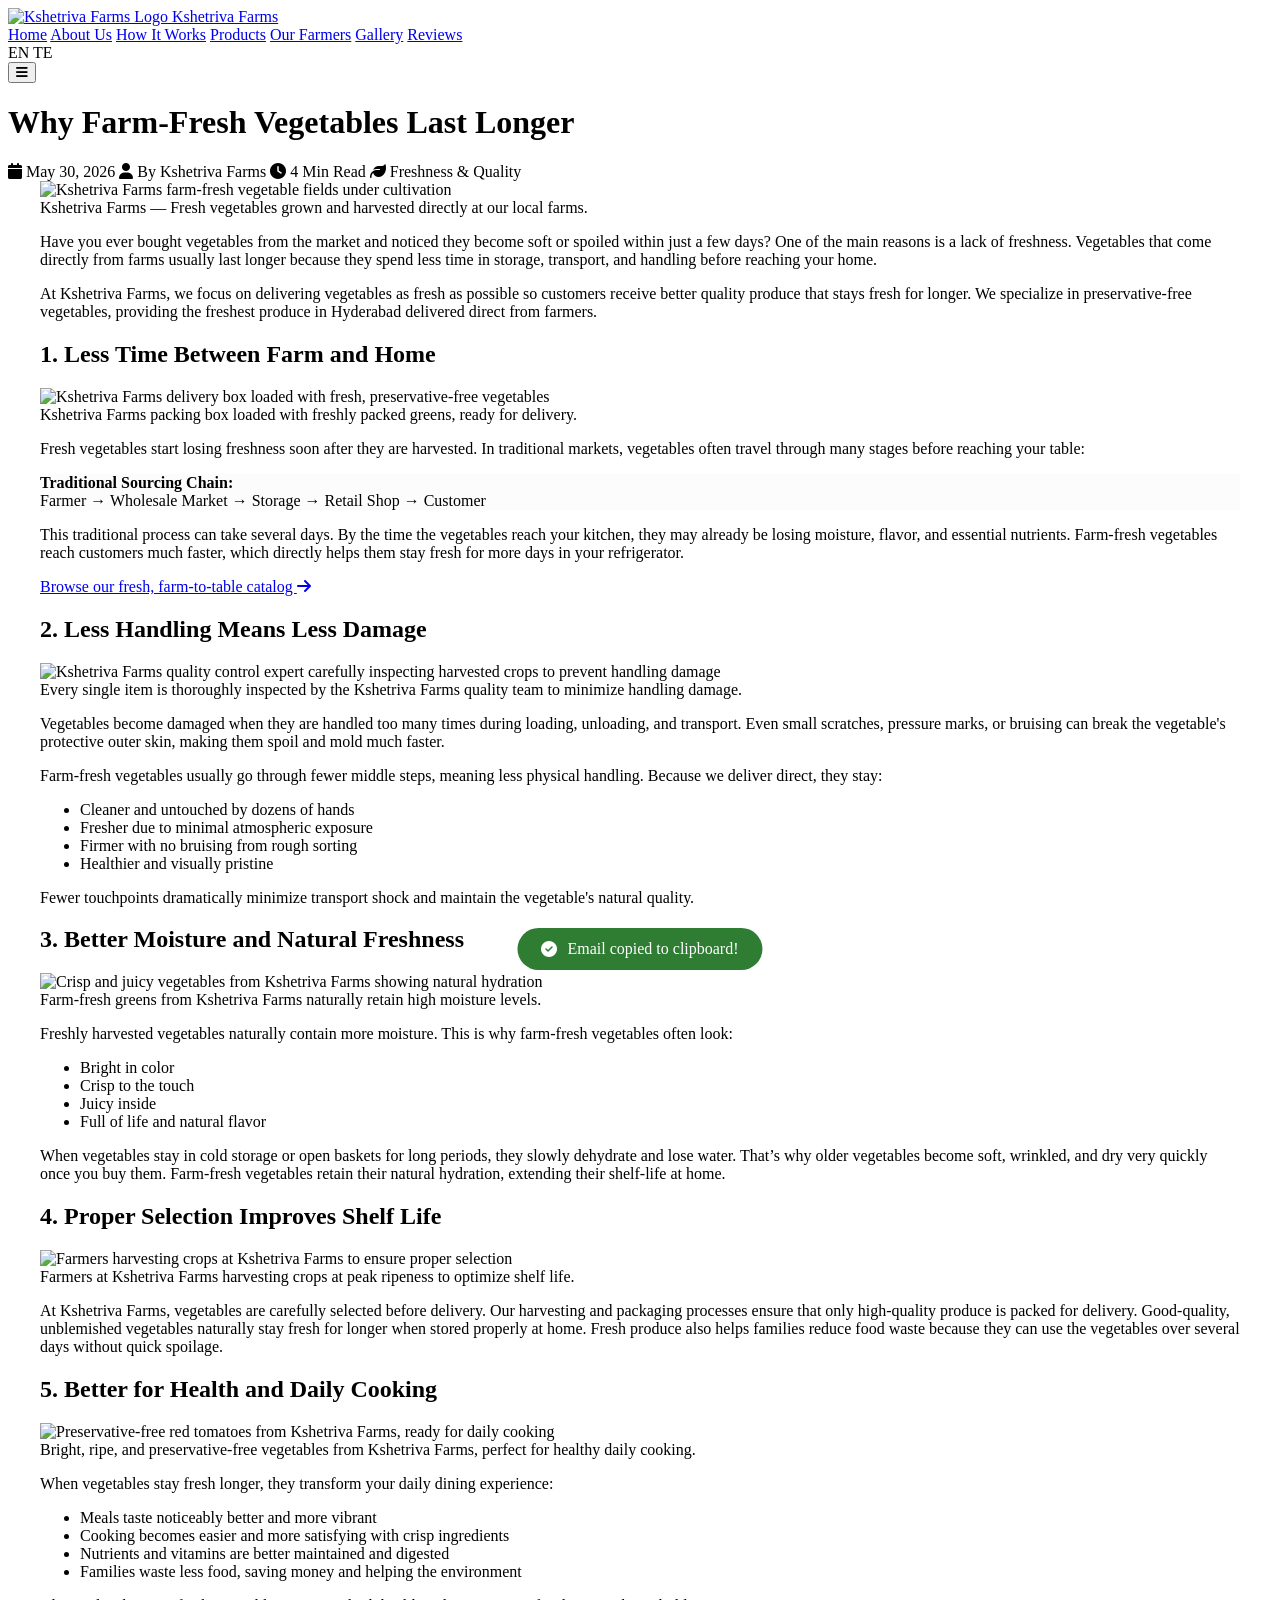
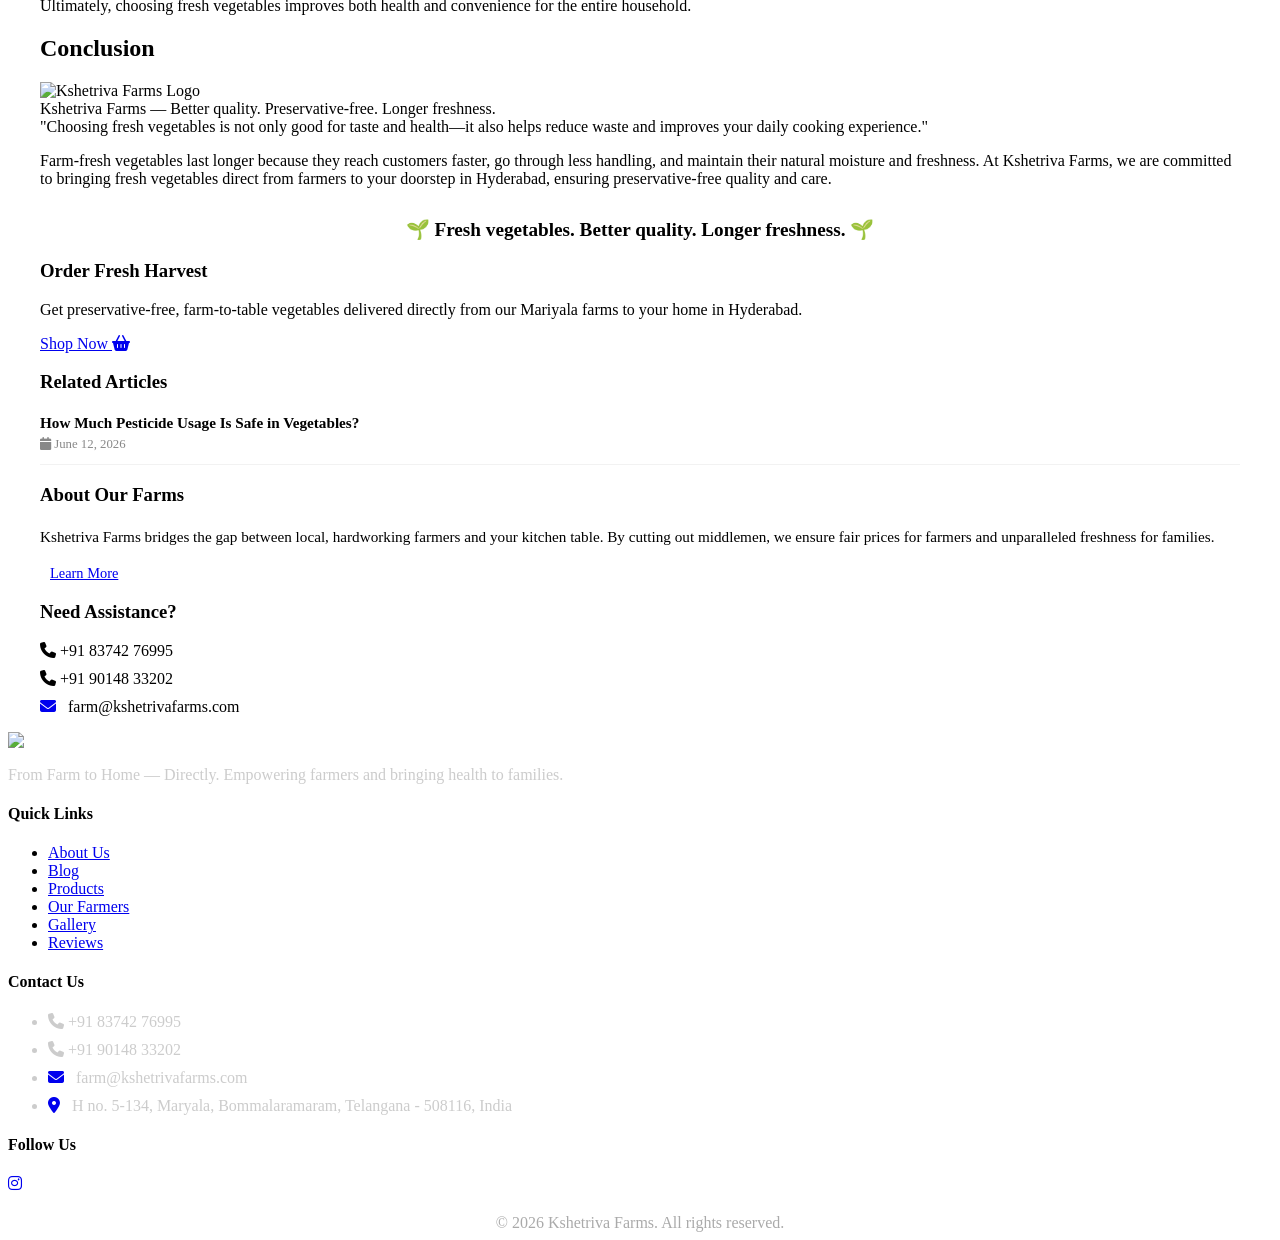
==== blog.html @ 344c64fd "Create blog-pesticides.html as internally second blog page and link between pages" ====
<!DOCTYPE html>
<html lang="en">

<head>
    <meta charset="UTF-8">
    <meta name="viewport" content="width=device-width, initial-scale=1.0">
    <title>Why Farm-Fresh Vegetables Last Longer | Kshetriva Farms Blog</title>
    <meta name="description"
        content="Learn why farm-fresh produce offers a longer shelf life compared to market-bought alternatives. We deliver preservative-free, farm-to-table vegetables in Hyderabad, guaranteeing exceptional freshness and flavor.">
    <meta name="keywords"
        content="Kshetriva Farms blog, farm fresh vegetables shelf life, preservative-free vegetables Hyderabad, farm to home, vegetable storage, local farming Hyderabad">

    <!-- Canonical URL -->
    <link rel="canonical" href="https://www.kshetrivafarms.com/blog.html">

    <!-- Open Graph / Facebook -->
    <meta property="og:type" content="article">
    <meta property="og:url" content="https://www.kshetrivafarms.com/blog.html">
    <meta property="og:title" content="Why Farm-Fresh Vegetables Last Longer | Kshetriva Farms Blog">
    <meta property="og:description"
        content="Learn why farm-fresh produce offers a longer shelf life compared to market-bought alternatives. We deliver preservative-free, farm-to-table vegetables in Hyderabad.">
    <meta property="og:image" content="https://www.kshetrivafarms.com/images/blog_brand_hero.jpg">
    <meta property="og:site_name" content="Kshetriva Farms">

    <!-- Twitter -->
    <meta property="twitter:card" content="summary_large_image">
    <meta property="twitter:url" content="https://www.kshetrivafarms.com/blog.html">
    <meta property="twitter:title" content="Why Farm-Fresh Vegetables Last Longer | Kshetriva Farms Blog">
    <meta property="twitter:description"
        content="Learn why farm-fresh produce offers a longer shelf life compared to market-bought alternatives. We deliver preservative-free, farm-to-table vegetables in Hyderabad.">
    <meta property="twitter:image" content="https://www.kshetrivafarms.com/images/blog_brand_hero.jpg">

    <!-- Early Handshake CDN Preconnects -->
    <link rel="preconnect" href="https://fonts.googleapis.com">
    <link rel="preconnect" href="https://fonts.gstatic.com" crossorigin>
    <link rel="preconnect" href="https://cdnjs.cloudflare.com" crossorigin>

    <!-- Google Fonts -->
    <link
        href="https://fonts.googleapis.com/css2?family=Inter:wght@400;500;600&family=Outfit:wght@400;700;800&display=swap"
        rel="stylesheet">

    <!-- Font Awesome for Icons -->
    <link rel="stylesheet" href="https://cdnjs.cloudflare.com/ajax/libs/font-awesome/6.4.0/css/all.min.css">

    <!-- Custom CSS -->
    <link rel="stylesheet" href="styles.css?v=3.0">

    <!-- Favicon and PWA -->
    <link rel="icon" type="image/png" href="images/favicon.png">
    <link rel="apple-touch-icon" href="images/logo_pwa_192.png">
    <link rel="manifest" href="manifest.json">
    <meta name="theme-color" content="#2e7d32">
</head>

<body class="blog-body">

    <!-- Navigation Bar -->
    <nav class="navbar" id="navbar">
        <div class="container">
            <a href="index.html" class="logo">
                <img src="images/logo_nav_new.png" alt="Kshetriva Farms Logo" class="logo-img" width="52" height="52">
                <span>Kshetriva Farms</span>
            </a>
            <div class="nav-links" id="navLinks">
                <a href="index.html#home">Home</a>
                <a href="index.html#about">About Us</a>
                <a href="index.html#how-it-works">How It Works</a>
                <a href="index.html#products">Products</a>
                <a href="index.html#farmers">Our Farmers</a>
                <a href="index.html#gallery">Gallery</a>
                <a href="index.html#reviews">Reviews</a>
            </div>
            <div class="nav-actions">
                <div class="lang-toggle" id="langToggle" title="Switch Language / భాష మార్చండి">
                    <span class="lang-option active" id="langOptEn">EN</span>
                    <span class="lang-option" id="langOptTe">TE</span>
                    <div class="lang-slider"></div>
                </div>
                <button class="mobile-menu-btn" id="mobileBtn" title="Toggle Navigation Menu">
                    <i class="fa-solid fa-bars"></i>
                </button>
            </div>
        </div>
    </nav>

    <!-- Blog Header Section -->
    <header class="blog-hero">
        <div class="container">
            <h1>Why Farm-Fresh Vegetables Last Longer</h1>
            <div class="blog-meta">
                <span><i class="fa-solid fa-calendar"></i> May 30, 2026</span>
                <span><i class="fa-solid fa-user"></i> By Kshetriva Farms</span>
                <span><i class="fa-solid fa-clock"></i> 4 Min Read</span>
                <span><i class="fa-solid fa-leaf"></i> Freshness & Quality</span>
            </div>
        </div>
    </header>

    <!-- Blog Layout Section -->
    <main class="container" style="max-width: 1200px; margin: 0 auto; padding: 0 20px;">
        <div class="blog-layout">
            <!-- Left Side: Main Article -->
            <article class="blog-main">
                <div class="blog-image-wrapper">
                    <img src="images/blog_brand_hero.jpg"
                        alt="Kshetriva Farms farm-fresh vegetable fields under cultivation" width="800" height="450">
                    <div class="blog-image-caption">Kshetriva Farms — Fresh vegetables grown and harvested directly at
                        our local farms.</div>
                </div>

                <p>Have you ever bought vegetables from the market and noticed they become soft or spoiled within just a
                    few days? One of the main reasons is a lack of freshness. Vegetables that come directly from farms
                    usually last longer because they spend less time in storage, transport, and handling before reaching
                    your home.</p>

                <p>At Kshetriva Farms, we focus on delivering vegetables as fresh as possible so customers receive
                    better quality produce that stays fresh for longer. We specialize in preservative-free vegetables,
                    providing the freshest produce in Hyderabad delivered direct from farmers.</p>

                <h2 class="blog-section-title">1. Less Time Between Farm and Home</h2>
                <div class="blog-image-wrapper">
                    <img src="images/blog_packing_crates.jpg"
                        alt="Kshetriva Farms delivery box loaded with fresh, preservative-free vegetables" width="800"
                        height="500">
                    <div class="blog-image-caption">Kshetriva Farms packing box loaded with freshly packed greens, ready
                        for delivery.</div>
                </div>

                <p>Fresh vegetables start losing freshness soon after they are harvested. In traditional markets,
                    vegetables often travel through many stages before reaching your table:</p>

                <div class="blog-quote"
                    style="border-left-color: var(--primary-color); background-color: rgba(46,125,50,0.02); font-style: normal; font-weight: normal;">
                    <strong style="color: var(--primary-color);">Traditional Sourcing Chain:</strong><br>
                    Farmer &rarr; Wholesale Market &rarr; Storage &rarr; Retail Shop &rarr; Customer
                </div>

                <p>This traditional process can take several days. By the time the vegetables reach your kitchen, they
                    may already be losing moisture, flavor, and essential nutrients. Farm-fresh vegetables reach
                    customers much faster, which directly helps them stay fresh for more days in your refrigerator.</p>

                <div class="blog-link-wrapper">
                    <a href="index.html#products" class="blog-internal-link" id="blogCtaLink1">
                        Browse our fresh, farm-to-table catalog <i class="fa-solid fa-arrow-right"></i>
                    </a>
                </div>

                <h2 class="blog-section-title">2. Less Handling Means Less Damage</h2>
                <div class="blog-image-wrapper">
                    <img src="images/blog_hand_tomatoes.jpg"
                        alt="Kshetriva Farms quality control expert carefully inspecting harvested crops to prevent handling damage"
                        width="800" height="500">
                    <div class="blog-image-caption">Every single item is thoroughly inspected by the Kshetriva Farms
                        quality team to minimize handling damage.</div>
                </div>

                <p>Vegetables become damaged when they are handled too many times during loading, unloading, and
                    transport. Even small scratches, pressure marks, or bruising can break the vegetable's protective
                    outer skin, making them spoil and mold much faster.</p>

                <p>Farm-fresh vegetables usually go through fewer middle steps, meaning less physical handling. Because
                    we deliver direct, they stay:</p>
                <ul class="blog-list">
                    <li>Cleaner and untouched by dozens of hands</li>
                    <li>Fresher due to minimal atmospheric exposure</li>
                    <li>Firmer with no bruising from rough sorting</li>
                    <li>Healthier and visually pristine</li>
                </ul>
                <p>Fewer touchpoints dramatically minimize transport shock and maintain the vegetable's natural quality.
                </p>

                <h2 class="blog-section-title">3. Better Moisture and Natural Freshness</h2>
                <div class="blog-image-wrapper">
                    <img src="images/blog_market_cart.jpg"
                        alt="Crisp and juicy vegetables from Kshetriva Farms showing natural hydration" width="800"
                        height="500">
                    <div class="blog-image-caption">Farm-fresh greens from Kshetriva Farms naturally retain high
                        moisture levels.</div>
                </div>

                <p>Freshly harvested vegetables naturally contain more moisture. This is why farm-fresh vegetables often
                    look:</p>
                <ul class="blog-list">
                    <li>Bright in color</li>
                    <li>Crisp to the touch</li>
                    <li>Juicy inside</li>
                    <li>Full of life and natural flavor</li>
                </ul>
                <p>When vegetables stay in cold storage or open baskets for long periods, they slowly dehydrate and lose
                    water. That’s why older vegetables become soft, wrinkled, and dry very quickly once you buy them.
                    Farm-fresh vegetables retain their natural hydration, extending their shelf-life at home.</p>

                <h2 class="blog-section-title">4. Proper Selection Improves Shelf Life</h2>
                <div class="blog-image-wrapper">
                    <img src="images/blog_farmer_pick.png"
                        alt="Farmers harvesting crops at Kshetriva Farms to ensure proper selection" width="800"
                        height="500">
                    <div class="blog-image-caption">Farmers at Kshetriva Farms harvesting crops at peak ripeness to
                        optimize shelf life.</div>
                </div>

                <p>At Kshetriva Farms, vegetables are carefully selected before delivery. Our harvesting and packaging
                    processes ensure that only high-quality produce is packed for delivery. Good-quality, unblemished
                    vegetables naturally stay fresh for longer when stored properly at home. Fresh produce also helps
                    families reduce food waste because they can use the vegetables over several days without quick
                    spoilage.</p>

                <h2 class="blog-section-title">5. Better for Health and Daily Cooking</h2>
                <div class="blog-image-wrapper">
                    <img src="images/blog_cooking_fresh.png"
                        alt="Preservative-free red tomatoes from Kshetriva Farms, ready for daily cooking" width="800"
                        height="500">
                    <div class="blog-image-caption">Bright, ripe, and preservative-free vegetables from Kshetriva Farms,
                        perfect for healthy daily cooking.</div>
                </div>

                <p>When vegetables stay fresh longer, they transform your daily dining experience:</p>
                <ul class="blog-list">
                    <li>Meals taste noticeably better and more vibrant</li>
                    <li>Cooking becomes easier and more satisfying with crisp ingredients</li>
                    <li>Nutrients and vitamins are better maintained and digested</li>
                    <li>Families waste less food, saving money and helping the environment</li>
                </ul>
                <p>Ultimately, choosing fresh vegetables improves both health and convenience for the entire household.
                </p>

                <h2 class="blog-section-title">Conclusion</h2>
                <div class="blog-image-wrapper">
                    <img src="images/logo_nav_new.png" alt="Kshetriva Farms Logo"
                        style="max-height: 140px; width: auto;">
                    <div class="blog-image-caption">Kshetriva Farms — Better quality. Preservative-free. Longer
                        freshness.</div>
                </div>

                <div class="blog-quote">
                    "Choosing fresh vegetables is not only good for taste and health—it also helps reduce waste and
                    improves your daily cooking experience."
                </div>
                <p>Farm-fresh vegetables last longer because they reach customers faster, go through less handling, and
                    maintain their natural moisture and freshness. At Kshetriva Farms, we are committed to bringing
                    fresh vegetables direct from farmers to your doorstep in Hyderabad, ensuring preservative-free
                    quality and care.</p>

                <p
                    style="font-weight: 700; color: var(--primary-color); text-align: center; font-size: 1.2rem; margin-top: 30px;">
                    🌱 Fresh vegetables. Better quality. Longer freshness. 🌱
                </p>
            </article>

            <!-- Right Side: Sidebar -->
            <aside class="blog-sidebar">
                <!-- CTA Card -->
                <div class="sidebar-card sidebar-card-cta">
                    <h3>Order Fresh Harvest</h3>
                    <p>Get preservative-free, farm-to-table vegetables delivered directly from our Mariyala farms to
                        your home in Hyderabad.</p>
                    <a href="index.html#products" class="btn btn-white" id="sidebarOrderBtn">Shop Now <i
                            class="fa-solid fa-basket-shopping"></i></a>
                </div>

                <!-- Related Articles Card -->
                <div class="sidebar-card">
                    <h3>Related Articles</h3>
                    <ul class="sidebar-recent-posts" style="list-style: none; padding: 0; margin: 0;">
                        <li style="margin-bottom: 12px; padding-bottom: 12px; border-bottom: 1px solid rgba(0,0,0,0.05);">
                            <a href="blog-pesticides.html" style="text-decoration: none; color: var(--text-color); font-weight: 600; font-size: 0.95rem; display: block; line-height: 1.4; transition: var(--transition);">
                                How Much Pesticide Usage Is Safe in Vegetables?
                            </a>
                            <span style="font-size: 0.8rem; color: #888; display: block; margin-top: 4px;"><i class="fa-solid fa-calendar"></i> June 12, 2026</span>
                        </li>
                    </ul>
                </div>

                <!-- About Card -->
                <div class="sidebar-card">
                    <h3>About Our Farms</h3>
                    <p style="font-size: 0.95rem; line-height: 1.6; color: var(--text-light); margin-bottom: 15px;">
                        Kshetriva Farms bridges the gap between local, hardworking farmers and your kitchen table. By
                        cutting out middlemen, we ensure fair prices for farmers and unparalleled freshness for
                        families.
                    </p>
                    <a href="index.html#about" class="btn btn-secondary"
                        style="width: 100%; font-size: 0.9rem; padding: 10px;" id="sidebarAboutBtn">Learn More</a>
                </div>

                <!-- Contact Card -->
                <div class="sidebar-card">
                    <h3>Need Assistance?</h3>
                    <ul style="list-style: none; padding: 0;">
                        <li style="margin-bottom: 10px;"><i class="fa-solid fa-phone"></i> <span>+91 83742 76995</span>
                        </li>
                        <li style="margin-bottom: 10px;"><i class="fa-solid fa-phone"></i> <span>+91 90148 33202</span>
                        </li>
                        <li style="margin-bottom: 10px;"><a href="javascript:void(0)" id="emailContactBtn"
                                style="margin-right: 8px;"><i class="fa-solid fa-envelope"></i></a>
                            <span>farm@kshetrivafarms.com</span></li>
                    </ul>
                </div>
            </aside>
        </div>
    </main>

    <!-- Footer -->
    <footer id="footer">
        <div class="container">
            <div class="footer-grid">
                <div class="footer-col">
                    <a href="index.html" class="logo" style="color: white; margin-bottom: 20px;">
                        <img src="images/logo_nav_new.png" alt="Kshetriva Farms Logo" class="logo-img footer-logo-img"
                            width="60" height="60" loading="lazy">
                        <span>Kshetriva Farms</span>
                    </a>
                    <p style="color: #ccc;">From Farm to Home — Directly. Empowering farmers and bringing health to
                        families.</p>
                </div>
                <div class="footer-col">
                    <h4>Quick Links</h4>
                    <ul>
                        <li><a href="index.html#about">About Us</a></li>
                        <li><a href="blog.html">Blog</a></li>
                        <li><a href="index.html#products">Products</a></li>
                        <li><a href="index.html#farmers">Our Farmers</a></li>
                        <li><a href="index.html#gallery">Gallery</a></li>
                        <li><a href="index.html#reviews">Reviews</a></li>
                    </ul>
                </div>
                <div class="footer-col">
                    <h4>Contact Us</h4>
                    <ul style="color: #ccc;">
                        <li style="margin-bottom: 10px;"><i class="fa-solid fa-phone"></i> +91 83742 76995</li>
                        <li style="margin-bottom: 10px;"><i class="fa-solid fa-phone"></i> +91 90148 33202</li>
                        <li style="margin-bottom: 10px;"><a href="javascript:void(0)" id="footerEmailBtn"
                                style="margin-right: 8px;"><i class="fa-solid fa-envelope"></i></a>
                            farm@kshetrivafarms.com</li>
                        <li style="margin-bottom: 10px;"><a href="https://maps.app.goo.gl/3hkokYQueuyNkXwh9"
                                target="_blank" style="margin-right: 8px;"><i class="fa-solid fa-location-dot"></i></a>
                            H no. 5-134, Maryala, Bommalaramaram, Telangana - 508116, India</li>
                    </ul>
                </div>
                <div class="footer-col">
                    <h4>Follow Us</h4>
                    <div class="social-links">
                        <a href="https://www.instagram.com/kshetrivafarms?igsh=dGV5d3I2d2Rhc2t2" target="_blank"><i
                                class="fa-brands fa-instagram"></i></a>
                    </div>
                </div>
            </div>
            <div class="footer-bottom"
                style="display: flex; justify-content: center; align-items: center; gap: 15px; flex-wrap: wrap; padding-top: 20px; border-top: 1px solid rgba(255, 255, 255, 0.1); color: #aaa;">
                <p id="copyrightText" style="margin: 0;">&copy; 2026 Kshetriva Farms. All rights reserved.</p>
            </div>
        </div>
    </footer>

    <!-- Toast Notification -->
    <div class="toast-notification" id="toastNotification"
        style="position: fixed; bottom: 30px; left: 50%; transform: translateX(-50%) translateY(100px); background: #2e7d32; color: white; padding: 12px 24px; border-radius: 30px; box-shadow: var(--shadow-lg); transition: transform 0.3s cubic-bezier(0.175, 0.885, 0.32, 1.275); z-index: 1000; display: flex; align-items: center; gap: 10px; pointer-events: none; font-weight: 500;">
        <i class="fa-solid fa-check-circle"></i> Email copied to clipboard!
    </div>

    <!-- Custom Script -->
    <script src="blog.js?v=3.0"></script>

    <!-- Register Service Worker -->
    <script>
        if ('serviceWorker' in navigator) {
            window.addEventListener('load', () => {
                navigator.serviceWorker.register('./sw.js')
                    .then((reg) => {
                        console.log('🌾 Service Worker registered successfully:', reg.scope);
                        reg.update();
                    })
                    .catch((err) => console.warn('🌾 Service Worker registration failed:', err));

                let refreshing = false;
                navigator.serviceWorker.addEventListener('controllerchange', () => {
                    if (!refreshing) {
                        refreshing = true;
                        window.location.reload();
                    }
                });
            });
        }
    </script>
</body>

</html>
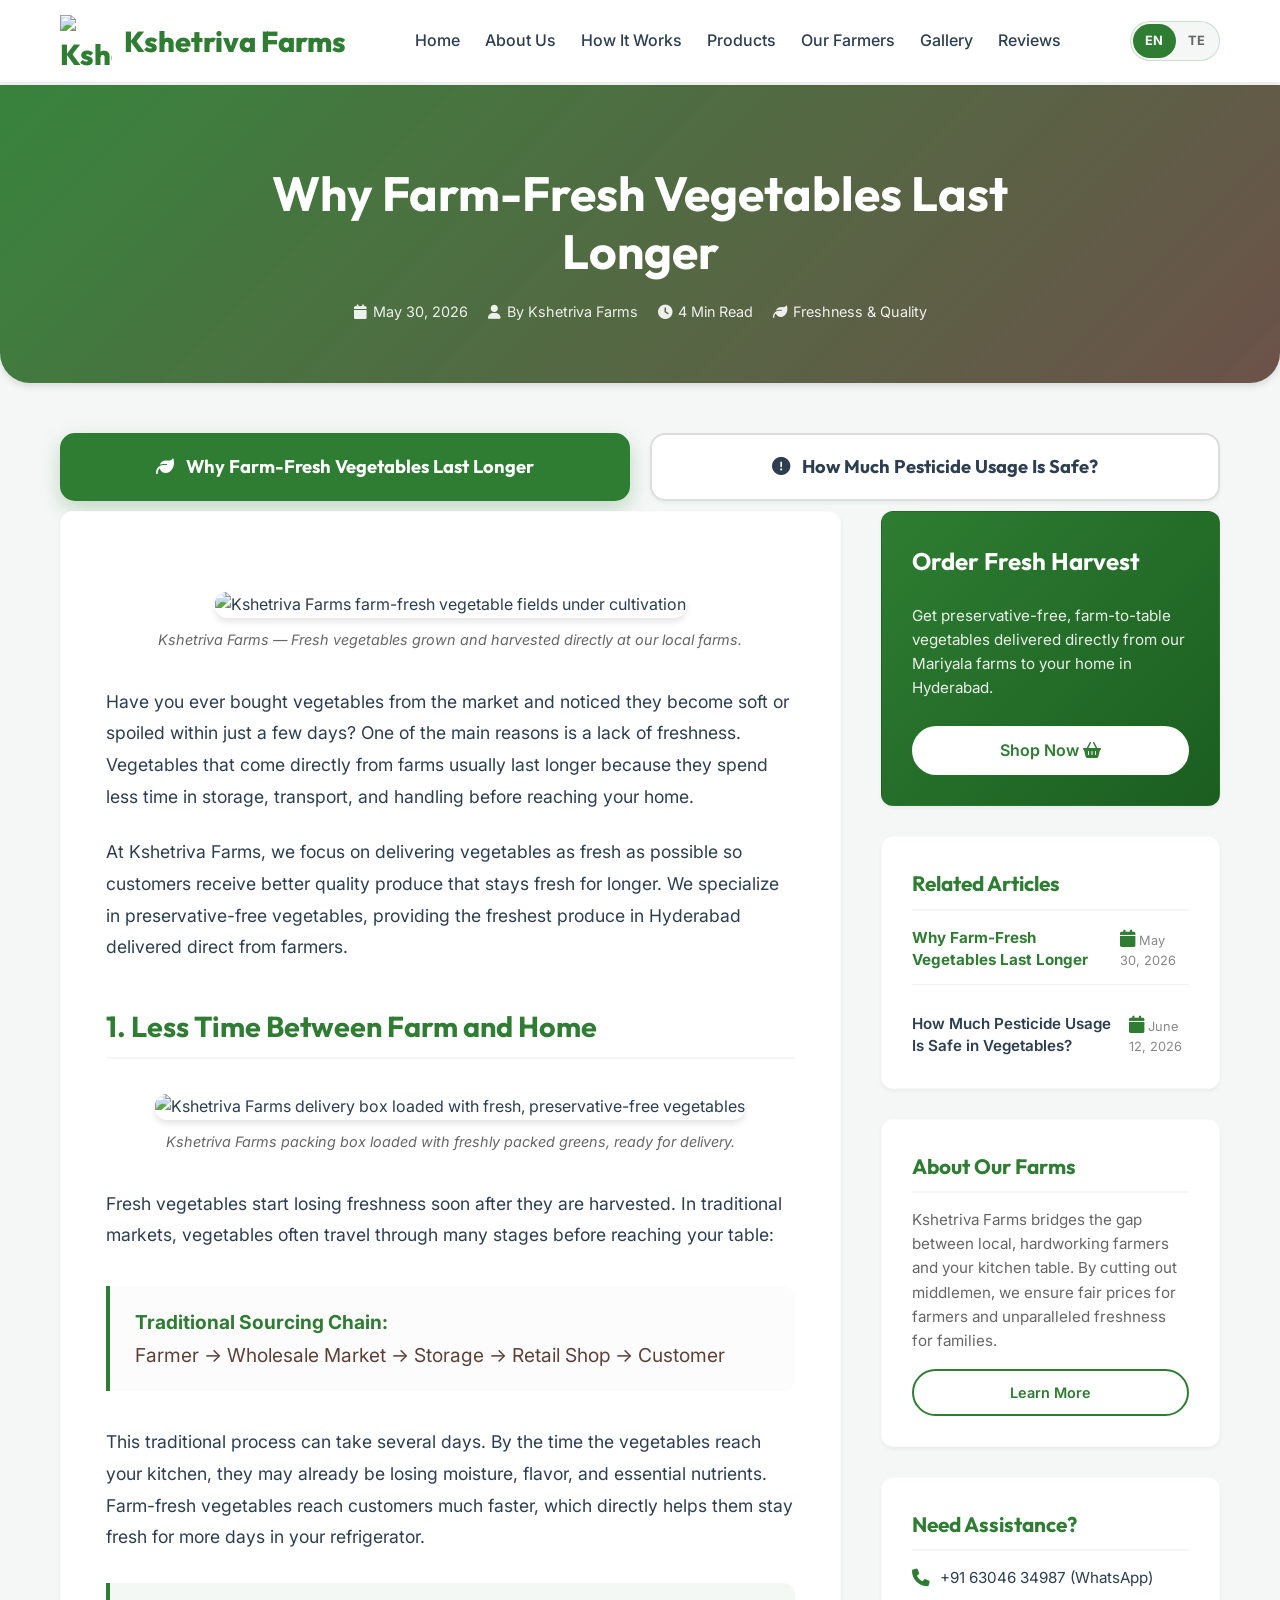
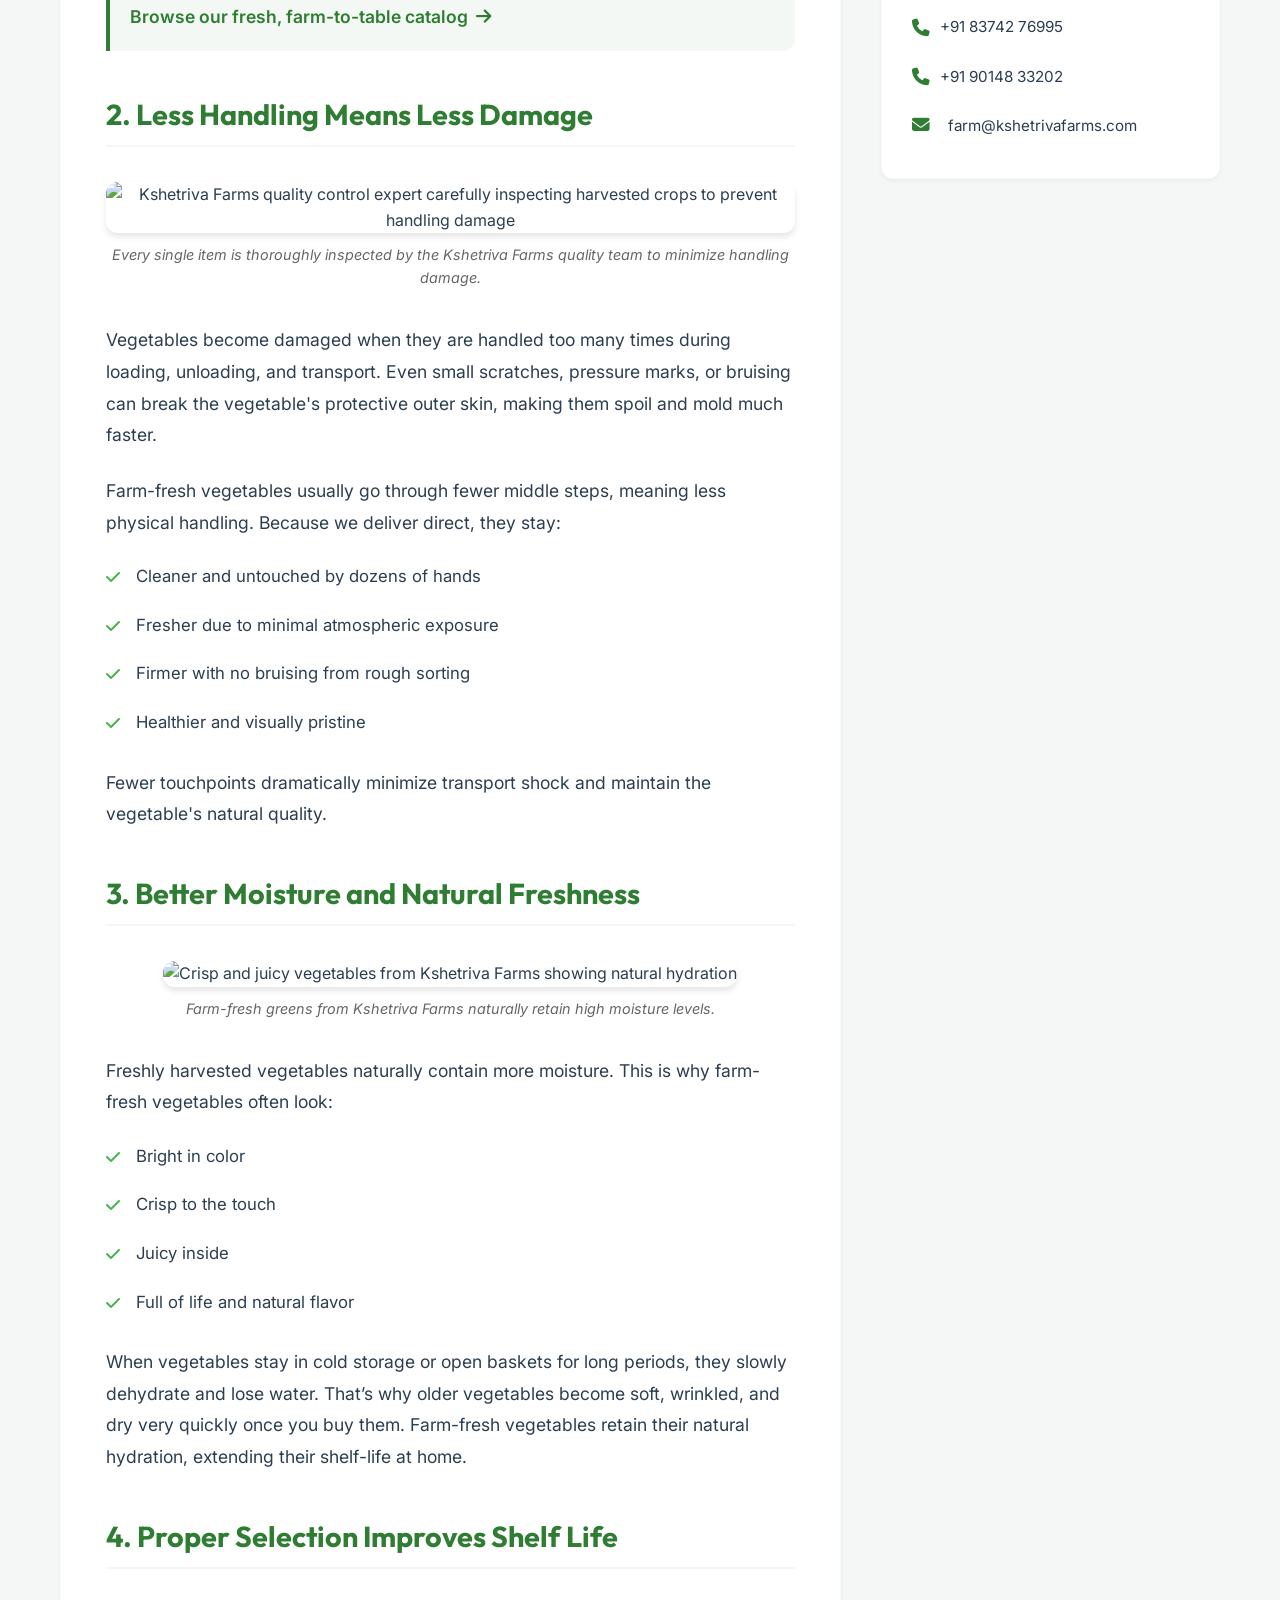
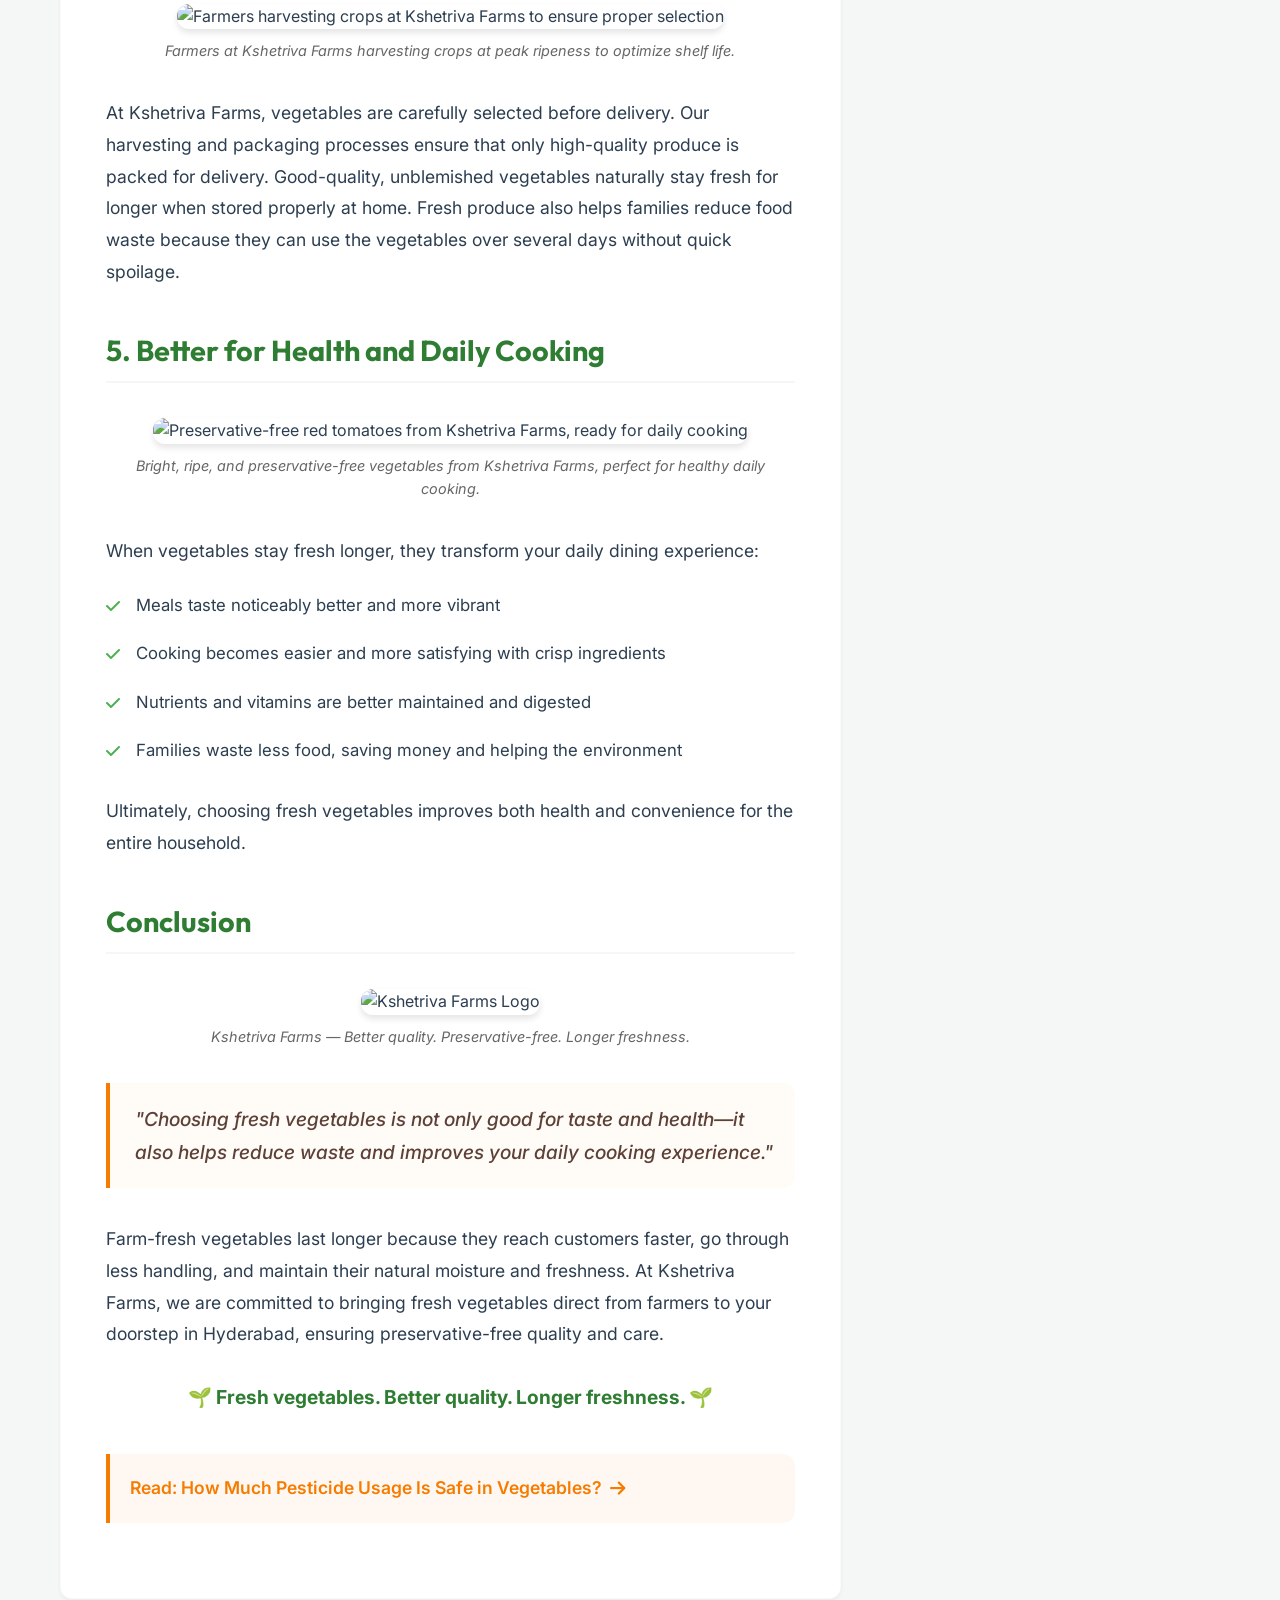
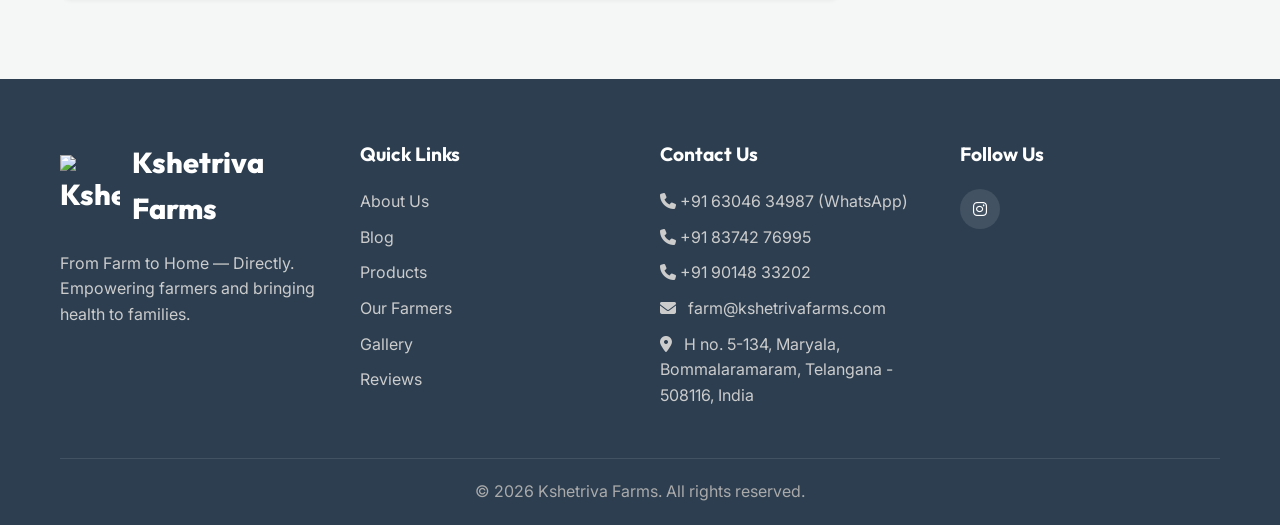
==== commit aeefa017: "Update WhatsApp redirect number to +91 63046 34987 and align contact info" ====
--- a/blog.html
+++ b/blog.html
@@ -87,8 +87,8 @@
     <!-- Blog Header Section -->
     <header class="blog-hero">
         <div class="container">
-            <h1>Why Farm-Fresh Vegetables Last Longer</h1>
-            <div class="blog-meta">
+            <h1 id="blogHeroTitle">Why Farm-Fresh Vegetables Last Longer</h1>
+            <div class="blog-meta" id="blogHeroMeta">
                 <span><i class="fa-solid fa-calendar"></i> May 30, 2026</span>
                 <span><i class="fa-solid fa-user"></i> By Kshetriva Farms</span>
                 <span><i class="fa-solid fa-clock"></i> 4 Min Read</span>
@@ -97,155 +97,283 @@
         </div>
     </header>
 
+    <!-- Blog Toggle Tabs -->
+    <div class="blog-tabs-container">
+        <div class="blog-tabs">
+            <button id="tabBlog1" class="blog-tab-btn active">
+                <i class="fa-solid fa-leaf"></i> Why Farm-Fresh Vegetables Last Longer
+            </button>
+            <button id="tabBlog2" class="blog-tab-btn">
+                <i class="fa-solid fa-circle-exclamation"></i> How Much Pesticide Usage Is Safe?
+            </button>
+        </div>
+    </div>
+
     <!-- Blog Layout Section -->
     <main class="container" style="max-width: 1200px; margin: 0 auto; padding: 0 20px;">
         <div class="blog-layout">
             <!-- Left Side: Main Article -->
             <article class="blog-main">
-                <div class="blog-image-wrapper">
-                    <img src="images/blog_brand_hero.jpg"
-                        alt="Kshetriva Farms farm-fresh vegetable fields under cultivation" width="800" height="450">
-                    <div class="blog-image-caption">Kshetriva Farms — Fresh vegetables grown and harvested directly at
-                        our local farms.</div>
-                </div>
-
-                <p>Have you ever bought vegetables from the market and noticed they become soft or spoiled within just a
-                    few days? One of the main reasons is a lack of freshness. Vegetables that come directly from farms
-                    usually last longer because they spend less time in storage, transport, and handling before reaching
-                    your home.</p>
-
-                <p>At Kshetriva Farms, we focus on delivering vegetables as fresh as possible so customers receive
-                    better quality produce that stays fresh for longer. We specialize in preservative-free vegetables,
-                    providing the freshest produce in Hyderabad delivered direct from farmers.</p>
-
-                <h2 class="blog-section-title">1. Less Time Between Farm and Home</h2>
-                <div class="blog-image-wrapper">
-                    <img src="images/blog_packing_crates.jpg"
-                        alt="Kshetriva Farms delivery box loaded with fresh, preservative-free vegetables" width="800"
-                        height="500">
-                    <div class="blog-image-caption">Kshetriva Farms packing box loaded with freshly packed greens, ready
-                        for delivery.</div>
-                </div>
-
-                <p>Fresh vegetables start losing freshness soon after they are harvested. In traditional markets,
-                    vegetables often travel through many stages before reaching your table:</p>
-
-                <div class="blog-quote"
-                    style="border-left-color: var(--primary-color); background-color: rgba(46,125,50,0.02); font-style: normal; font-weight: normal;">
-                    <strong style="color: var(--primary-color);">Traditional Sourcing Chain:</strong><br>
-                    Farmer &rarr; Wholesale Market &rarr; Storage &rarr; Retail Shop &rarr; Customer
-                </div>
-
-                <p>This traditional process can take several days. By the time the vegetables reach your kitchen, they
-                    may already be losing moisture, flavor, and essential nutrients. Farm-fresh vegetables reach
-                    customers much faster, which directly helps them stay fresh for more days in your refrigerator.</p>
-
-                <div class="blog-link-wrapper">
-                    <a href="index.html#products" class="blog-internal-link" id="blogCtaLink1">
-                        Browse our fresh, farm-to-table catalog <i class="fa-solid fa-arrow-right"></i>
-                    </a>
-                </div>
-
-                <h2 class="blog-section-title">2. Less Handling Means Less Damage</h2>
-                <div class="blog-image-wrapper">
-                    <img src="images/blog_hand_tomatoes.jpg"
-                        alt="Kshetriva Farms quality control expert carefully inspecting harvested crops to prevent handling damage"
-                        width="800" height="500">
-                    <div class="blog-image-caption">Every single item is thoroughly inspected by the Kshetriva Farms
-                        quality team to minimize handling damage.</div>
-                </div>
-
-                <p>Vegetables become damaged when they are handled too many times during loading, unloading, and
-                    transport. Even small scratches, pressure marks, or bruising can break the vegetable's protective
-                    outer skin, making them spoil and mold much faster.</p>
-
-                <p>Farm-fresh vegetables usually go through fewer middle steps, meaning less physical handling. Because
-                    we deliver direct, they stay:</p>
-                <ul class="blog-list">
-                    <li>Cleaner and untouched by dozens of hands</li>
-                    <li>Fresher due to minimal atmospheric exposure</li>
-                    <li>Firmer with no bruising from rough sorting</li>
-                    <li>Healthier and visually pristine</li>
-                </ul>
-                <p>Fewer touchpoints dramatically minimize transport shock and maintain the vegetable's natural quality.
-                </p>
-
-                <h2 class="blog-section-title">3. Better Moisture and Natural Freshness</h2>
-                <div class="blog-image-wrapper">
-                    <img src="images/blog_market_cart.jpg"
-                        alt="Crisp and juicy vegetables from Kshetriva Farms showing natural hydration" width="800"
-                        height="500">
-                    <div class="blog-image-caption">Farm-fresh greens from Kshetriva Farms naturally retain high
-                        moisture levels.</div>
-                </div>
-
-                <p>Freshly harvested vegetables naturally contain more moisture. This is why farm-fresh vegetables often
-                    look:</p>
-                <ul class="blog-list">
-                    <li>Bright in color</li>
-                    <li>Crisp to the touch</li>
-                    <li>Juicy inside</li>
-                    <li>Full of life and natural flavor</li>
-                </ul>
-                <p>When vegetables stay in cold storage or open baskets for long periods, they slowly dehydrate and lose
-                    water. That’s why older vegetables become soft, wrinkled, and dry very quickly once you buy them.
-                    Farm-fresh vegetables retain their natural hydration, extending their shelf-life at home.</p>
-
-                <h2 class="blog-section-title">4. Proper Selection Improves Shelf Life</h2>
-                <div class="blog-image-wrapper">
-                    <img src="images/blog_farmer_pick.png"
-                        alt="Farmers harvesting crops at Kshetriva Farms to ensure proper selection" width="800"
-                        height="500">
-                    <div class="blog-image-caption">Farmers at Kshetriva Farms harvesting crops at peak ripeness to
-                        optimize shelf life.</div>
-                </div>
-
-                <p>At Kshetriva Farms, vegetables are carefully selected before delivery. Our harvesting and packaging
-                    processes ensure that only high-quality produce is packed for delivery. Good-quality, unblemished
-                    vegetables naturally stay fresh for longer when stored properly at home. Fresh produce also helps
-                    families reduce food waste because they can use the vegetables over several days without quick
-                    spoilage.</p>
-
-                <h2 class="blog-section-title">5. Better for Health and Daily Cooking</h2>
-                <div class="blog-image-wrapper">
-                    <img src="images/blog_cooking_fresh.png"
-                        alt="Preservative-free red tomatoes from Kshetriva Farms, ready for daily cooking" width="800"
-                        height="500">
-                    <div class="blog-image-caption">Bright, ripe, and preservative-free vegetables from Kshetriva Farms,
-                        perfect for healthy daily cooking.</div>
-                </div>
-
-                <p>When vegetables stay fresh longer, they transform your daily dining experience:</p>
-                <ul class="blog-list">
-                    <li>Meals taste noticeably better and more vibrant</li>
-                    <li>Cooking becomes easier and more satisfying with crisp ingredients</li>
-                    <li>Nutrients and vitamins are better maintained and digested</li>
-                    <li>Families waste less food, saving money and helping the environment</li>
-                </ul>
-                <p>Ultimately, choosing fresh vegetables improves both health and convenience for the entire household.
-                </p>
-
-                <h2 class="blog-section-title">Conclusion</h2>
-                <div class="blog-image-wrapper">
-                    <img src="images/logo_nav_new.png" alt="Kshetriva Farms Logo"
-                        style="max-height: 140px; width: auto;">
-                    <div class="blog-image-caption">Kshetriva Farms — Better quality. Preservative-free. Longer
-                        freshness.</div>
-                </div>
-
-                <div class="blog-quote">
-                    "Choosing fresh vegetables is not only good for taste and health—it also helps reduce waste and
-                    improves your daily cooking experience."
-                </div>
-                <p>Farm-fresh vegetables last longer because they reach customers faster, go through less handling, and
-                    maintain their natural moisture and freshness. At Kshetriva Farms, we are committed to bringing
-                    fresh vegetables direct from farmers to your doorstep in Hyderabad, ensuring preservative-free
-                    quality and care.</p>
-
-                <p
-                    style="font-weight: 700; color: var(--primary-color); text-align: center; font-size: 1.2rem; margin-top: 30px;">
-                    🌱 Fresh vegetables. Better quality. Longer freshness. 🌱
-                </p>
+                <!-- Blog Post 1: Freshness & Shelf Life -->
+                <div id="blogPost1" class="blog-post-section">
+                    <div class="blog-image-wrapper">
+                        <img src="images/blog_brand_hero.jpg"
+                            alt="Kshetriva Farms farm-fresh vegetable fields under cultivation" width="800" height="450">
+                        <div class="blog-image-caption">Kshetriva Farms — Fresh vegetables grown and harvested directly at
+                            our local farms.</div>
+                    </div>
+
+                    <p>Have you ever bought vegetables from the market and noticed they become soft or spoiled within just a
+                        few days? One of the main reasons is a lack of freshness. Vegetables that come directly from farms
+                        usually last longer because they spend less time in storage, transport, and handling before reaching
+                        your home.</p>
+
+                    <p>At Kshetriva Farms, we focus on delivering vegetables as fresh as possible so customers receive
+                        better quality produce that stays fresh for longer. We specialize in preservative-free vegetables,
+                        providing the freshest produce in Hyderabad delivered direct from farmers.</p>
+
+                    <h2 class="blog-section-title">1. Less Time Between Farm and Home</h2>
+                    <div class="blog-image-wrapper">
+                        <img src="images/blog_packing_crates.jpg"
+                            alt="Kshetriva Farms delivery box loaded with fresh, preservative-free vegetables" width="800"
+                            height="500">
+                        <div class="blog-image-caption">Kshetriva Farms packing box loaded with freshly packed greens, ready
+                            for delivery.</div>
+                    </div>
+
+                    <p>Fresh vegetables start losing freshness soon after they are harvested. In traditional markets,
+                        vegetables often travel through many stages before reaching your table:</p>
+
+                    <div class="blog-quote"
+                        style="border-left-color: var(--primary-color); background-color: rgba(46,125,50,0.02); font-style: normal; font-weight: normal;">
+                        <strong style="color: var(--primary-color);">Traditional Sourcing Chain:</strong><br>
+                        Farmer &rarr; Wholesale Market &rarr; Storage &rarr; Retail Shop &rarr; Customer
+                    </div>
+
+                    <p>This traditional process can take several days. By the time the vegetables reach your kitchen, they
+                        may already be losing moisture, flavor, and essential nutrients. Farm-fresh vegetables reach
+                        customers much faster, which directly helps them stay fresh for more days in your refrigerator.</p>
+
+                    <div class="blog-link-wrapper">
+                        <a href="index.html#products" class="blog-internal-link" id="blogCtaLink1">
+                            Browse our fresh, farm-to-table catalog <i class="fa-solid fa-arrow-right"></i>
+                        </a>
+                    </div>
+
+                    <h2 class="blog-section-title">2. Less Handling Means Less Damage</h2>
+                    <div class="blog-image-wrapper">
+                        <img src="images/blog_hand_tomatoes.jpg"
+                            alt="Kshetriva Farms quality control expert carefully inspecting harvested crops to prevent handling damage"
+                            width="800" height="500">
+                        <div class="blog-image-caption">Every single item is thoroughly inspected by the Kshetriva Farms
+                            quality team to minimize handling damage.</div>
+                    </div>
+
+                    <p>Vegetables become damaged when they are handled too many times during loading, unloading, and
+                        transport. Even small scratches, pressure marks, or bruising can break the vegetable's protective
+                        outer skin, making them spoil and mold much faster.</p>
+
+                    <p>Farm-fresh vegetables usually go through fewer middle steps, meaning less physical handling. Because
+                        we deliver direct, they stay:</p>
+                    <ul class="blog-list">
+                        <li>Cleaner and untouched by dozens of hands</li>
+                        <li>Fresher due to minimal atmospheric exposure</li>
+                        <li>Firmer with no bruising from rough sorting</li>
+                        <li>Healthier and visually pristine</li>
+                    </ul>
+                    <p>Fewer touchpoints dramatically minimize transport shock and maintain the vegetable's natural quality.
+                    </p>
+
+                    <h2 class="blog-section-title">3. Better Moisture and Natural Freshness</h2>
+                    <div class="blog-image-wrapper">
+                        <img src="images/blog_market_cart.jpg"
+                            alt="Crisp and juicy vegetables from Kshetriva Farms showing natural hydration" width="800"
+                            height="500">
+                        <div class="blog-image-caption">Farm-fresh greens from Kshetriva Farms naturally retain high
+                            moisture levels.</div>
+                    </div>
+
+                    <p>Freshly harvested vegetables naturally contain more moisture. This is why farm-fresh vegetables often
+                        look:</p>
+                    <ul class="blog-list">
+                        <li>Bright in color</li>
+                        <li>Crisp to the touch</li>
+                        <li>Juicy inside</li>
+                        <li>Full of life and natural flavor</li>
+                    </ul>
+                    <p>When vegetables stay in cold storage or open baskets for long periods, they slowly dehydrate and lose
+                        water. That’s why older vegetables become soft, wrinkled, and dry very quickly once you buy them.
+                        Farm-fresh vegetables retain their natural hydration, extending their shelf-life at home.</p>
+
+                    <h2 class="blog-section-title">4. Proper Selection Improves Shelf Life</h2>
+                    <div class="blog-image-wrapper">
+                        <img src="images/blog_farmer_pick.png"
+                            alt="Farmers harvesting crops at Kshetriva Farms to ensure proper selection" width="800"
+                            height="500">
+                        <div class="blog-image-caption">Farmers at Kshetriva Farms harvesting crops at peak ripeness to
+                            optimize shelf life.</div>
+                    </div>
+
+                    <p>At Kshetriva Farms, vegetables are carefully selected before delivery. Our harvesting and packaging
+                        processes ensure that only high-quality produce is packed for delivery. Good-quality, unblemished
+                        vegetables naturally stay fresh for longer when stored properly at home. Fresh produce also helps
+                        families reduce food waste because they can use the vegetables over several days without quick
+                        spoilage.</p>
+
+                    <h2 class="blog-section-title">5. Better for Health and Daily Cooking</h2>
+                    <div class="blog-image-wrapper">
+                        <img src="images/blog_cooking_fresh.png"
+                            alt="Preservative-free red tomatoes from Kshetriva Farms, ready for daily cooking" width="800"
+                            height="500">
+                        <div class="blog-image-caption">Bright, ripe, and preservative-free vegetables from Kshetriva Farms,
+                            perfect for healthy daily cooking.</div>
+                    </div>
+
+                    <p>When vegetables stay fresh longer, they transform your daily dining experience:</p>
+                    <ul class="blog-list">
+                        <li>Meals taste noticeably better and more vibrant</li>
+                        <li>Cooking becomes easier and more satisfying with crisp ingredients</li>
+                        <li>Nutrients and vitamins are better maintained and digested</li>
+                        <li>Families waste less food, saving money and helping the environment</li>
+                    </ul>
+                    <p>Ultimately, choosing fresh vegetables improves both health and convenience for the entire household.
+                    </p>
+
+                    <h2 class="blog-section-title">Conclusion</h2>
+                    <div class="blog-image-wrapper">
+                        <img src="images/logo_nav_new.png" alt="Kshetriva Farms Logo"
+                            style="max-height: 140px; width: auto;">
+                        <div class="blog-image-caption">Kshetriva Farms — Better quality. Preservative-free. Longer
+                            freshness.</div>
+                    </div>
+
+                    <div class="blog-quote">
+                        "Choosing fresh vegetables is not only good for taste and health—it also helps reduce waste and
+                        improves your daily cooking experience."
+                    </div>
+                    <p>Farm-fresh vegetables last longer because they reach customers faster, go through less handling, and
+                        maintain their natural moisture and freshness. At Kshetriva Farms, we are committed to bringing
+                        fresh vegetables direct from farmers to your doorstep in Hyderabad, ensuring preservative-free
+                        quality and care.</p>
+
+                    <p style="font-weight: 700; color: var(--primary-color); text-align: center; font-size: 1.2rem; margin-top: 30px;">
+                        🌱 Fresh vegetables. Better quality. Longer freshness. 🌱
+                    </p>
+
+                    <div class="blog-link-wrapper" style="margin-top: 40px; background-color: rgba(245, 124, 0, 0.05); border-left-color: var(--accent-color);">
+                        <a href="#pesticides" class="blog-internal-link" id="linkToBlog2" style="color: var(--accent-color);">
+                            Read: How Much Pesticide Usage Is Safe in Vegetables? <i class="fa-solid fa-arrow-right"></i>
+                        </a>
+                    </div>
+                </div>
+
+                <!-- Blog Post 2: Pesticide Safety -->
+                <div id="blogPost2" class="blog-post-section" style="display: none;">
+                    <div class="blog-image-wrapper">
+                        <img src="images/blog_fresh_dew.png"
+                            alt="Fresh green leaves with morning dew at Kshetriva Farms" width="800" height="450">
+                        <div class="blog-image-caption">Fresh, green crops under cultivation — natural and safe farming starts with the soil.</div>
+                    </div>
+
+                    <p>Today, many people are becoming more conscious about the food they eat. One common question customers ask is: <strong>“How much pesticide usage is actually safe in vegetables?”</strong></p>
+
+                    <p>At Kshetriva Farms, we believe customers deserve clear and honest information about how vegetables are grown and how pesticide usage affects both farmers and consumers. We aim to raise awareness and support safe, sustainable agriculture practices.</p>
+
+                    <h2 class="blog-section-title">1. What Are Pesticides?</h2>
+                    <p>Pesticides are chemicals used in farming to protect crops from insects, fungal diseases, weeds, and harmful pests. Without crop protection, farmers can lose a large portion of their vegetables due to pest attacks and diseases. Pesticides help farmers improve:</p>
+                    <ul class="blog-list">
+                        <li>Crop survival rate</li>
+                        <li>Vegetable visual quality</li>
+                        <li>Overall yield</li>
+                        <li>Market supply stability</li>
+                    </ul>
+                    <p>However, the real concern begins when pesticides are used improperly, excessively, or without following standard guidelines.</p>
+
+                    <h2 class="blog-section-title">2. Is Any Amount of Pesticide Safe?</h2>
+                    <div class="blog-image-wrapper">
+                        <img src="images/blog_quality_control.png"
+                            alt="Quality checking and testing vegetables at Kshetriva Farms" width="800" height="500">
+                        <div class="blog-image-caption">Kshetriva Farms — Strict quality controls and testing ensure residue levels remain within safe bounds.</div>
+                    </div>
+                    <p>There is no single “safe quantity” that applies to all vegetables. Different vegetables and pesticides have different safety limits. Food safety authorities set something called a <strong>Maximum Residue Limit (MRL)</strong>.</p>
+                    <p>MRL represents the maximum amount of pesticide residue legally allowed to remain on food after harvest. When farmers use pesticides properly and follow safety guidelines, residue levels are usually kept well within acceptable, harmless limits. The major health risks mostly happen when:</p>
+                    <ul class="blog-list">
+                        <li>Pesticides are overused or sprayed in incorrect ratios</li>
+                        <li>Banned or highly toxic chemicals are used</li>
+                        <li>Vegetables are harvested too soon after spraying</li>
+                        <li>Farmers do not follow proper waiting periods before harvesting</li>
+                    </ul>
+
+                    <h2 class="blog-section-title">3. The Importance of Waiting Period After Spraying</h2>
+                    <div class="blog-image-wrapper">
+                        <img src="images/blog_farmer_pick.png"
+                            alt="Farmer picking vegetables after the proper pre-harvest interval" width="800" height="500">
+                        <div class="blog-image-caption">Our local growers wait for the proper pre-harvest intervals before picking vegetables.</div>
+                    </div>
+                    <p>One of the most important farming practices is the <strong>Pre-Harvest Interval (PHI)</strong>. This is the number of days farmers should wait between spraying pesticides and harvesting vegetables. During this waiting period, sunlight, air, and natural plant processes help break down and reduce pesticide residue levels to safe or undetectable levels.</p>
+                    <p>Depending on the chemical used, the waiting period may range from 3 days, 7 days, to 15 days or more. Harvesting vegetables immediately after spraying can leave higher chemical residues on the produce, which is unsafe for consumption.</p>
+
+                    <h2 class="blog-section-title">4. How Excessive Pesticide Usage Affects Consumers</h2>
+                    <div class="blog-image-wrapper">
+                        <img src="images/blog_delivery_box.png"
+                            alt="Kshetriva Farms delivery box loaded with safe, chemical-free vegetables" width="800" height="500">
+                        <div class="blog-image-caption">Kshetriva Farms delivers chemical-safe produce directly from Maryala farms to families in Hyderabad.</div>
+                    </div>
+                    <p>Improper pesticide usage can affect consumers in several ways. Long-term exposure to high pesticide residues may contribute to allergies, digestive problems, hormonal imbalances, nervous system issues, and other health concerns. This is why more families today prefer farm-fresh vegetables, pesticide-free or chemical-safe vegetables, and trusted brands that deliver direct from local farmers.</p>
+
+                    <h2 class="blog-section-title">5. How Pesticides Affect Farmers</h2>
+                    <p>Farmers are actually the people most exposed to pesticides. During spraying, chemicals can enter the body through skin contact, breathing, or eyes. Without proper protection, farmers may experience:</p>
+                    <ul class="blog-list">
+                        <li>Headaches and dizziness</li>
+                        <li>Skin irritation and allergies</li>
+                        <li>Breathing problems</li>
+                        <li>Long-term health complications</li>
+                    </ul>
+                    <p>Many small farmers spray pesticides without masks, gloves, or protective equipment due to cost and lack of awareness. Educating farmers on proper personal protective equipment (PPE) and safer spraying techniques is a critical part of sustainable agriculture.</p>
+
+                    <h2 class="blog-section-title">6. Can Washing Remove Pesticides?</h2>
+                    <div class="blog-image-wrapper">
+                        <img src="images/blog_cooking_fresh.png"
+                            alt="Cooking with washed, fresh vegetables" width="800" height="500">
+                        <div class="blog-image-caption">Proper washing helps remove surface residues, but responsible farming remains the first line of defense.</div>
+                    </div>
+                    <p>Washing vegetables properly can help reduce some surface pesticide residues. Useful methods include:</p>
+                    <ul class="blog-list">
+                        <li>Washing under running water for at least 30 seconds</li>
+                        <li>Soaking vegetables in a mild salt water solution</li>
+                        <li>Using a diluted baking soda solution</li>
+                        <li>Peeling certain vegetables when appropriate</li>
+                    </ul>
+                    <p>However, some systemic pesticides can enter inside the plant tissue, which means washing alone may not remove everything completely. That is why responsible, safe farming practices are much more important than relying only on washing methods at home.</p>
+
+                    <h2 class="blog-section-title">7. The Need for Balanced Farming</h2>
+                    <p>Completely avoiding pesticides in farming can be difficult, especially for crops that are highly vulnerable to pests and diseases. The real solution is not blind overuse or complete avoidance — it is responsible and balanced usage. Modern sustainable farming focuses on:</p>
+                    <ul class="blog-list">
+                        <li>Minimal pesticide usage and Integrated Pest Management (IPM)</li>
+                        <li>Safe spraying methods and dosage control</li>
+                        <li>Strict adherence to proper pre-harvest waiting periods</li>
+                        <li>Farmer training and education</li>
+                        <li>Regular residue monitoring</li>
+                        <li>Transparent farming practices</li>
+                    </ul>
+                    <p>At Kshetriva Farms, we believe safe and responsible farming is the future of healthy food systems.</p>
+
+                    <h2 class="blog-section-title">Conclusion</h2>
+                    <div class="blog-quote">
+                        "Choosing fresh, responsibly grown vegetables is not only good for taste and health — it also supports safer conditions for our farmers and protects our environment."
+                    </div>
+                    <p>Pesticides themselves are not the only issue — improper usage is the real problem. When used responsibly and carefully, crops can be protected, farmers can reduce losses, and consumers can receive safer vegetables. As awareness grows, more customers in Hyderabad are choosing farm-direct brands that focus on freshness, transparency, and safe, chemical-free farming practices. Healthy farming starts with informed choices — both for farmers and consumers.</p>
+
+                    <p style="font-weight: 700; color: var(--primary-color); text-align: center; font-size: 1.2rem; margin-top: 30px;">
+                        🌱 Safe farming. Healthy families. Empowered farmers. 🌱
+                    </p>
+
+                    <div class="blog-link-wrapper" style="margin-top: 40px;">
+                        <a href="#freshness" class="blog-internal-link" id="linkToBlog1">
+                            <i class="fa-solid fa-arrow-left"></i> Read: Why Farm-Fresh Vegetables Last Longer
+                        </a>
+                    </div>
+                </div>
             </article>
 
             <!-- Right Side: Sidebar -->
@@ -264,7 +392,13 @@
                     <h3>Related Articles</h3>
                     <ul class="sidebar-recent-posts" style="list-style: none; padding: 0; margin: 0;">
                         <li style="margin-bottom: 12px; padding-bottom: 12px; border-bottom: 1px solid rgba(0,0,0,0.05);">
-                            <a href="blog-pesticides.html" style="text-decoration: none; color: var(--text-color); font-weight: 600; font-size: 0.95rem; display: block; line-height: 1.4; transition: var(--transition);">
+                            <a href="#freshness" id="sidebarLink1" class="active-sidebar-link" style="text-decoration: none; color: var(--text-color); font-weight: 600; font-size: 0.95rem; display: block; line-height: 1.4; transition: var(--transition);">
+                                Why Farm-Fresh Vegetables Last Longer
+                            </a>
+                            <span style="font-size: 0.8rem; color: #888; display: block; margin-top: 4px;"><i class="fa-solid fa-calendar"></i> May 30, 2026</span>
+                        </li>
+                        <li>
+                            <a href="#pesticides" id="sidebarLink2" style="text-decoration: none; color: var(--text-color); font-weight: 600; font-size: 0.95rem; display: block; line-height: 1.4; transition: var(--transition);">
                                 How Much Pesticide Usage Is Safe in Vegetables?
                             </a>
                             <span style="font-size: 0.8rem; color: #888; display: block; margin-top: 4px;"><i class="fa-solid fa-calendar"></i> June 12, 2026</span>
@@ -288,6 +422,8 @@
                 <div class="sidebar-card">
                     <h3>Need Assistance?</h3>
                     <ul style="list-style: none; padding: 0;">
+                        <li style="margin-bottom: 10px;"><i class="fa-solid fa-phone"></i> <span>+91 63046 34987 (WhatsApp)</span>
+                        </li>
                         <li style="margin-bottom: 10px;"><i class="fa-solid fa-phone"></i> <span>+91 83742 76995</span>
                         </li>
                         <li style="margin-bottom: 10px;"><i class="fa-solid fa-phone"></i> <span>+91 90148 33202</span>
@@ -328,6 +464,7 @@
                 <div class="footer-col">
                     <h4>Contact Us</h4>
                     <ul style="color: #ccc;">
+                        <li style="margin-bottom: 10px;"><i class="fa-solid fa-phone"></i> +91 63046 34987 (WhatsApp)</li>
                         <li style="margin-bottom: 10px;"><i class="fa-solid fa-phone"></i> +91 83742 76995</li>
                         <li style="margin-bottom: 10px;"><i class="fa-solid fa-phone"></i> +91 90148 33202</li>
                         <li style="margin-bottom: 10px;"><a href="javascript:void(0)" id="footerEmailBtn"
@@ -360,7 +497,7 @@
     </div>
 
     <!-- Custom Script -->
-    <script src="blog.js?v=3.0"></script>
+    <script src="blog.js?v=3.1"></script>
 
     <!-- Register Service Worker -->
     <script>
--- a/styles.css
+++ b/styles.css
@@ -0,0 +1,2978 @@
+:root {
+  --primary-color: #2e7d32;
+  --secondary-color: #4caf50;
+  --accent-color: #f57c00;
+  --earthy-brown: #5d4037;
+  --text-dark: #2c3e50;
+  --text-light: #666666;
+  --bg-white: #ffffff;
+  --bg-light: #f4f7f6;
+  --shadow-sm: 0 2px 4px rgba(0, 0, 0, 0.05);
+  --shadow-md: 0 4px 6px rgba(0, 0, 0, 0.1);
+  --shadow-lg: 0 10px 15px rgba(0, 0, 0, 0.1);
+  --transition: all 0.3s ease;
+  --border-radius: 12px;
+}
+
+* {
+  margin: 0;
+  padding: 0;
+  box-sizing: border-box;
+}
+
+body {
+  font-family: 'Inter', sans-serif;
+  color: var(--text-dark);
+  background-color: var(--bg-white);
+  line-height: 1.6;
+  overflow-x: hidden;
+}
+
+h1,
+h2,
+h3,
+h4,
+h5,
+h6 {
+  font-family: 'Outfit', sans-serif;
+  font-weight: 700;
+  color: var(--earthy-brown);
+}
+
+a {
+  text-decoration: none;
+  color: inherit;
+}
+
+ul {
+  list-style: none;
+}
+
+/* Utilities */
+.container {
+  max-width: 1200px;
+  margin: 0 auto;
+  padding: 0 20px;
+}
+
+.section-title {
+  text-align: center;
+  font-size: 2.5rem;
+  margin-bottom: 1rem;
+  color: var(--primary-color);
+}
+
+.section-subtitle {
+  text-align: center;
+  color: var(--text-light);
+  margin-bottom: 3rem;
+  font-size: 1.1rem;
+}
+
+.btn {
+  display: inline-block;
+  padding: 12px 28px;
+  border-radius: 30px;
+  font-weight: 600;
+  cursor: pointer;
+  transition: var(--transition);
+  border: none;
+  text-align: center;
+}
+
+.btn-primary {
+  background-color: var(--primary-color);
+  color: white;
+}
+
+.btn-primary:hover {
+  background-color: var(--secondary-color);
+  transform: translateY(-2px);
+  box-shadow: var(--shadow-md);
+}
+
+.btn-secondary {
+  background-color: white;
+  color: var(--primary-color);
+  border: 2px solid var(--primary-color);
+}
+
+.btn-secondary:hover {
+  background-color: var(--primary-color);
+  color: white;
+  transform: translateY(-2px);
+}
+
+.btn-whatsapp {
+  background-color: #25D366;
+  color: white;
+}
+
+.btn-whatsapp:hover {
+  background-color: #128C7E;
+  transform: translateY(-2px);
+  box-shadow: var(--shadow-md);
+}
+
+/* Navigation */
+.navbar {
+  position: fixed;
+  top: 0;
+  width: 100%;
+  background-color: rgba(255, 255, 255, 0.95);
+  backdrop-filter: blur(10px);
+  z-index: 1000;
+  box-shadow: var(--shadow-sm);
+  padding: 15px 0;
+  transition: var(--transition);
+}
+
+.navbar .container {
+  display: flex;
+  justify-content: space-between;
+  align-items: center;
+}
+
+.logo {
+  font-family: 'Outfit', sans-serif;
+  font-size: 1.8rem;
+  font-weight: 800;
+  color: var(--primary-color);
+  display: flex;
+  align-items: center;
+  gap: 12px;
+}
+
+.logo-img {
+  height: 52px;
+  width: auto;
+  object-fit: contain;
+  transition: var(--transition);
+}
+
+.logo:hover .logo-img {
+  transform: scale(1.08) rotate(5deg);
+}
+
+.footer-logo-img {
+  height: 60px;
+}
+
+.nav-links {
+  display: flex;
+  gap: 25px;
+}
+
+.nav-links a {
+  font-weight: 500;
+  color: var(--text-dark);
+  transition: var(--transition);
+}
+
+.nav-links a:hover {
+  color: var(--primary-color);
+}
+
+.mobile-menu-btn {
+  display: none;
+  font-size: 1.5rem;
+  color: var(--primary-color);
+  cursor: pointer;
+  background: none;
+  border: none;
+}
+
+/* Hero Section */
+.hero {
+  position: relative;
+  min-height: 100vh;
+  display: flex;
+  align-items: center;
+  color: white;
+  text-align: center;
+  padding-top: 80px;
+  overflow: hidden;
+}
+
+.hero-video {
+  position: absolute;
+  top: 0;
+  left: 0;
+  width: 100%;
+  height: 100%;
+  z-index: 1;
+  object-fit: cover;
+  object-position: center;
+}
+
+.hero-overlay {
+  position: absolute;
+  top: 0;
+  left: 0;
+  width: 100%;
+  height: 100%;
+  background: rgba(0, 0, 0, 0.45);
+  z-index: 2;
+}
+
+.hero-content {
+  position: relative;
+  z-index: 3;
+  width: 100%;
+}
+
+.hero h1 {
+  font-size: 4rem;
+  color: white;
+  margin-bottom: 20px;
+  text-shadow: 2px 2px 4px rgba(0, 0, 0, 0.3);
+}
+
+.hero p {
+  font-size: 1.5rem;
+  margin-bottom: 40px;
+  max-width: 800px;
+  margin-left: auto;
+  margin-right: auto;
+  text-shadow: 1px 1px 2px rgba(0, 0, 0, 0.3);
+}
+
+.hero-btns {
+  display: flex;
+  gap: 20px;
+  justify-content: center;
+}
+
+/* About Section */
+.about {
+  padding: 100px 0;
+  background-color: var(--bg-white);
+}
+
+.about-content {
+  display: grid;
+  grid-template-columns: 1fr 1fr;
+  gap: 50px;
+  align-items: center;
+}
+
+.about-text h3 {
+  font-size: 2rem;
+  margin-bottom: 20px;
+}
+
+.about-text p {
+  margin-bottom: 20px;
+  color: var(--text-light);
+}
+
+.about-image img {
+  width: 100%;
+  border-radius: var(--border-radius);
+  box-shadow: var(--shadow-lg);
+}
+
+/* How It Works */
+.how-it-works {
+  padding: 100px 0;
+  background-color: var(--bg-light);
+}
+
+.steps-container {
+  display: flex;
+  justify-content: space-between;
+  text-align: center;
+  position: relative;
+}
+
+.steps-container::before {
+  content: '';
+  position: absolute;
+  top: 40px;
+  left: 10%;
+  right: 10%;
+  height: 2px;
+  background-color: var(--secondary-color);
+  z-index: 1;
+}
+
+.step {
+  position: relative;
+  z-index: 2;
+  flex: 1;
+  padding: 0 20px;
+}
+
+.step-icon {
+  width: 80px;
+  height: 80px;
+  background-color: white;
+  border: 2px solid var(--secondary-color);
+  border-radius: 50%;
+  display: flex;
+  justify-content: center;
+  align-items: center;
+  margin: 0 auto 20px;
+  font-size: 2rem;
+  color: var(--primary-color);
+  box-shadow: var(--shadow-sm);
+  transition: var(--transition);
+}
+
+.step:hover .step-icon {
+  transform: scale(1.1);
+  background-color: var(--primary-color);
+  color: white;
+}
+
+/* Products */
+.products {
+  padding: 100px 0;
+}
+
+.category-filter {
+  display: flex;
+  justify-content: center;
+  gap: 15px;
+  margin-bottom: 40px;
+  flex-wrap: wrap;
+}
+
+.filter-btn {
+  padding: 8px 20px;
+  border-radius: 20px;
+  border: 1px solid var(--primary-color);
+  background: white;
+  color: var(--primary-color);
+  cursor: pointer;
+  transition: var(--transition);
+}
+
+.filter-btn.active,
+.filter-btn:hover {
+  background: var(--primary-color);
+  color: white;
+}
+
+.product-grid {
+  display: grid;
+  grid-template-columns: repeat(auto-fill, minmax(250px, 1fr));
+  gap: 30px;
+}
+
+.product-card {
+  background: white;
+  border-radius: var(--border-radius);
+  overflow: hidden;
+  box-shadow: var(--shadow-sm);
+  transition: var(--transition);
+  border: 1px solid #eee;
+}
+
+.product-card:hover {
+  transform: translateY(-5px);
+  box-shadow: var(--shadow-lg);
+}
+
+.product-img {
+  width: 100%;
+  height: 200px;
+  object-fit: cover;
+}
+
+.product-info {
+  padding: 20px;
+  text-align: center;
+}
+
+.product-title {
+  font-size: 1.2rem;
+  margin-bottom: 10px;
+}
+
+.product-price {
+  color: var(--primary-color);
+  font-weight: 700;
+  font-size: 1.3rem;
+  margin-bottom: 15px;
+}
+
+.quantity-selector {
+  display: flex;
+  align-items: center;
+  justify-content: center;
+  gap: 10px;
+  margin-bottom: 15px;
+}
+
+.qty-btn {
+  width: 30px;
+  height: 30px;
+  border-radius: 50%;
+  border: 1px solid #ddd;
+  background: white;
+  cursor: pointer;
+}
+
+.product-card .btn {
+  width: 100%;
+}
+
+/* Farmers */
+.farmers {
+  padding: 100px 0;
+  background-color: var(--bg-light);
+}
+
+.farmer-grid {
+  display: grid;
+  grid-template-columns: repeat(auto-fit, minmax(300px, 1fr));
+  gap: 30px;
+}
+
+.farmer-card {
+  background: white;
+  border-radius: var(--border-radius);
+  overflow: hidden;
+  box-shadow: var(--shadow-md);
+  text-align: center;
+}
+
+.farmer-img {
+  width: 100%;
+  height: 250px;
+  object-fit: cover;
+}
+
+.farmer-info {
+  padding: 20px;
+}
+
+.farmer-info h4 {
+  font-size: 1.5rem;
+  margin-bottom: 5px;
+}
+
+.farmer-location {
+  color: var(--primary-color);
+  font-weight: 500;
+  margin-bottom: 15px;
+}
+
+.farmer-story {
+  color: var(--text-light);
+  font-size: 0.95rem;
+}
+
+/* Gallery */
+.gallery {
+  padding: 100px 0;
+}
+
+.gallery-grid {
+  display: grid;
+  grid-template-columns: repeat(4, 1fr);
+  gap: 16px;
+  max-width: 950px;
+  margin: 0 auto;
+}
+
+.gallery-item {
+  position: relative;
+  overflow: hidden;
+  border-radius: var(--border-radius);
+  aspect-ratio: 1 / 1;
+}
+
+.gallery-item img {
+  width: 100%;
+  height: 100%;
+  object-fit: cover;
+  transition: transform 0.5s ease;
+}
+
+.gallery-item:hover img {
+  transform: scale(1.1);
+}
+
+.gallery-overlay {
+  position: absolute;
+  top: 0;
+  left: 0;
+  right: 0;
+  bottom: 0;
+  background: rgba(46, 125, 50, 0.7);
+  color: white;
+  display: flex;
+  align-items: center;
+  justify-content: center;
+  opacity: 0;
+  transition: var(--transition);
+}
+
+.gallery-overlay h4 {
+  font-family: 'Outfit', sans-serif;
+  font-weight: 700;
+  color: #d7d4d4;
+}
+
+.gallery-item:hover .gallery-overlay {
+  opacity: 1;
+}
+
+/* Reviews */
+.reviews {
+  padding: 100px 0;
+  background-color: var(--earthy-brown);
+  color: white;
+}
+
+.reviews .section-title {
+  color: white;
+}
+
+.review-grid {
+  display: grid;
+  grid-template-columns: repeat(auto-fit, minmax(300px, 1fr));
+  gap: 30px;
+}
+
+.review-card {
+  background: rgba(255, 255, 255, 0.1);
+  padding: 30px;
+  border-radius: var(--border-radius);
+  backdrop-filter: blur(10px);
+}
+
+.review-header {
+  display: flex;
+  align-items: center;
+  gap: 15px;
+  margin-bottom: 20px;
+}
+
+.review-header-name h4 {
+  font-family: 'Outfit', sans-serif;
+  font-weight: 700;
+  color: #232222;
+}
+
+.review-img {
+  width: 60px;
+  height: 60px;
+  border-radius: 50%;
+  object-fit: cover;
+}
+
+.stars {
+  color: #FFD700;
+}
+
+/* Footer */
+footer {
+  background-color: var(--text-dark);
+  color: white;
+  padding: 60px 0 20px;
+}
+
+.footer-grid {
+  display: grid;
+  grid-template-columns: repeat(auto-fit, minmax(250px, 1fr));
+  gap: 40px;
+  margin-bottom: 40px;
+}
+
+.footer-col h4 {
+  color: white;
+  font-size: 1.2rem;
+  margin-bottom: 20px;
+}
+
+.footer-col ul li {
+  margin-bottom: 10px;
+}
+
+.footer-col ul li a {
+  color: #ccc;
+  transition: var(--transition);
+}
+
+.footer-col ul li a:hover {
+  color: var(--primary-color);
+}
+
+.social-links {
+  display: flex;
+  gap: 15px;
+}
+
+.social-links a {
+  width: 40px;
+  height: 40px;
+  background: rgba(255, 255, 255, 0.1);
+  display: flex;
+  align-items: center;
+  justify-content: center;
+  border-radius: 50%;
+  transition: var(--transition);
+}
+
+.social-links a:hover {
+  background: var(--primary-color);
+}
+
+.footer-bottom {
+  text-align: center;
+  padding-top: 20px;
+  border-top: 1px solid rgba(255, 255, 255, 0.1);
+  color: #aaa;
+}
+
+/* WhatsApp Floating Button */
+.whatsapp-float {
+  position: fixed;
+  width: 60px;
+  height: 60px;
+  bottom: 40px;
+  right: 40px;
+  background-color: #25d366;
+  color: #FFF;
+  border-radius: 50px;
+  text-align: center;
+  font-size: 30px;
+  box-shadow: 2px 2px 3px #999;
+  z-index: 100;
+  display: flex;
+  align-items: center;
+  justify-content: center;
+  transition: var(--transition);
+}
+
+.whatsapp-float:hover {
+  transform: scale(1.1);
+  box-shadow: 0 5px 15px rgba(37, 211, 102, 0.4);
+}
+
+/* Floating Cart Button & Badge */
+.cart-float {
+  position: fixed;
+  width: 60px;
+  height: 60px;
+  bottom: 115px;
+  /* Placed exactly above the WhatsApp button */
+  right: 40px;
+  background-color: var(--primary-color);
+  color: white;
+  border-radius: 50%;
+  border: none;
+  font-size: 24px;
+  box-shadow: 2px 2px 5px rgba(0, 0, 0, 0.25);
+  z-index: 100;
+  display: flex;
+  align-items: center;
+  justify-content: center;
+  cursor: pointer;
+  transition: var(--transition);
+}
+
+.cart-float:hover {
+  transform: scale(1.1);
+  box-shadow: 0 5px 15px rgba(46, 125, 50, 0.4);
+}
+
+.cart-float.highlight {
+  animation: cartBounce 0.6s cubic-bezier(0.175, 0.885, 0.32, 1.275);
+  background-color: var(--accent-color) !important;
+}
+
+.cart-badge-float {
+  position: absolute;
+  top: -2px;
+  right: -2px;
+  background-color: var(--accent-color);
+  color: white;
+  font-size: 0.75rem;
+  font-weight: 700;
+  width: 22px;
+  height: 22px;
+  border-radius: 50%;
+  display: flex;
+  justify-content: center;
+  align-items: center;
+  border: 2px solid white;
+}
+
+/* Segmented Language Toggle Switch */
+.lang-toggle {
+  position: relative;
+  background: var(--bg-light);
+  border: 1px solid rgba(46, 125, 50, 0.2);
+  height: 40px;
+  width: 90px;
+  border-radius: 20px;
+  display: flex;
+  align-items: center;
+  justify-content: space-between;
+  padding: 2px;
+  cursor: pointer;
+  user-select: none;
+  overflow: hidden;
+  transition: var(--transition);
+}
+
+.lang-toggle:hover {
+  box-shadow: 0 4px 10px rgba(46, 125, 50, 0.15);
+  transform: translateY(-1px);
+}
+
+.lang-option {
+  flex: 1;
+  text-align: center;
+  font-size: 0.8rem;
+  font-weight: 700;
+  color: var(--text-light);
+  z-index: 2;
+  transition: color 0.3s ease;
+  height: 100%;
+  display: flex;
+  align-items: center;
+  justify-content: center;
+}
+
+.lang-option.active {
+  color: white;
+}
+
+.lang-slider {
+  position: absolute;
+  top: 2px;
+  left: 2px;
+  width: 43px;
+  /* Just under half of 90px */
+  height: 34px;
+  /* 40px height minus 6px padding */
+  background-color: var(--primary-color);
+  border-radius: 17px;
+  z-index: 1;
+  transition: transform 0.3s cubic-bezier(0.175, 0.885, 0.32, 1.275);
+}
+
+/* When Telugu is active, slide the green capsule to the right */
+.lang-toggle.te-active .lang-slider {
+  transform: translateX(43px);
+}
+
+/* Cart Button & Badge */
+.cart-btn {
+  position: relative;
+  background: var(--bg-light);
+  border: 1px solid rgba(46, 125, 50, 0.2);
+  color: var(--primary-color);
+  width: 44px;
+  height: 44px;
+  border-radius: 50%;
+  display: flex;
+  justify-content: center;
+  align-items: center;
+  font-size: 1.2rem;
+  cursor: pointer;
+  transition: var(--transition);
+}
+
+.cart-btn:hover {
+  background: var(--primary-color);
+  color: white;
+  transform: scale(1.05);
+}
+
+@keyframes cartBounce {
+  0% {
+    transform: scale(1);
+  }
+
+  25% {
+    transform: scale(1.35) rotate(-10deg);
+    box-shadow: 0 0 15px rgba(245, 124, 0, 0.6);
+  }
+
+  50% {
+    transform: scale(0.9) rotate(8deg);
+  }
+
+  75% {
+    transform: scale(1.15) rotate(-4deg);
+  }
+
+  100% {
+    transform: scale(1);
+  }
+}
+
+.cart-btn.highlight {
+  animation: cartBounce 0.6s cubic-bezier(0.175, 0.885, 0.32, 1.275);
+  background-color: var(--accent-color) !important;
+  color: white !important;
+  border-color: var(--accent-color) !important;
+}
+
+.cart-badge {
+  position: absolute;
+  top: -5px;
+  right: -5px;
+  background-color: var(--accent-color);
+  color: white;
+  font-size: 0.75rem;
+  font-weight: 700;
+  width: 20px;
+  height: 20px;
+  border-radius: 50%;
+  display: flex;
+  justify-content: center;
+  align-items: center;
+  border: 2px solid white;
+}
+
+.nav-actions {
+  display: flex;
+  align-items: center;
+  gap: 20px;
+}
+
+/* Cart Drawer Panel */
+.cart-drawer {
+  position: fixed;
+  top: 0;
+  right: -400px;
+  width: 400px;
+  height: 100vh;
+  background: white;
+  box-shadow: -5px 0 25px rgba(0, 0, 0, 0.15);
+  z-index: 2000;
+  display: flex;
+  flex-direction: column;
+  transition: right 0.4s cubic-bezier(0.16, 1, 0.3, 1);
+}
+
+.cart-drawer.open {
+  right: 0;
+}
+
+.cart-drawer-header {
+  padding: 12px 16px;
+  border-bottom: 1px solid #eee;
+  display: flex;
+  justify-content: space-between;
+  align-items: center;
+  background: var(--bg-light);
+}
+
+.cart-header-actions {
+  display: flex;
+  align-items: center;
+  gap: 15px;
+}
+
+.clear-cart-btn {
+  background: none;
+  border: none;
+  font-family: inherit;
+  font-size: 0.85rem;
+  color: #777;
+  cursor: pointer;
+  padding: 5px 10px;
+  transition: var(--transition);
+  border-radius: 4px;
+}
+
+.clear-cart-btn:hover {
+  color: #d32f2f;
+  background-color: rgba(211, 47, 47, 0.06);
+}
+
+.cart-drawer-header h3 {
+  font-size: 1.15rem;
+  color: var(--primary-color);
+  display: flex;
+  align-items: center;
+  gap: 8px;
+}
+
+.close-cart-btn {
+  background: none;
+  border: none;
+  font-size: 1.5rem;
+  color: var(--text-light);
+  cursor: pointer;
+  transition: var(--transition);
+}
+
+.close-cart-btn:hover {
+  color: var(--accent-color);
+}
+
+.cart-drawer-items {
+  flex: 1;
+  overflow-y: auto;
+  padding: 14px 16px;
+  display: flex;
+  flex-direction: column;
+  gap: 10px;
+}
+
+/* Empty Cart State */
+.cart-empty-state {
+  text-align: center;
+  padding: 40px 20px;
+  color: var(--text-light);
+}
+
+.cart-empty-state i {
+  font-size: 3rem;
+  color: #ccc;
+  margin-bottom: 15px;
+  display: block;
+}
+
+/* Cart Item Card */
+.cart-item {
+  display: flex;
+  align-items: center;
+  gap: 12px;
+  padding: 10px;
+  border: 1px solid #f0f0f0;
+  border-radius: var(--border-radius);
+  background: #fafafa;
+}
+
+.cart-item-img {
+  width: 50px;
+  height: 50px;
+  object-fit: cover;
+  border-radius: 8px;
+}
+
+.cart-item-info {
+  flex: 1;
+}
+
+.cart-item-title {
+  font-size: 0.95rem;
+  font-weight: 600;
+  color: var(--text-dark);
+  margin-bottom: 2px;
+}
+
+.cart-item-price {
+  font-size: 0.9rem;
+  color: var(--primary-color);
+  font-weight: 700;
+}
+
+.cart-item-actions {
+  display: flex;
+  align-items: center;
+  gap: 8px;
+}
+
+.cart-item-qty {
+  font-size: 0.9rem;
+  font-weight: 600;
+  width: 20px;
+  text-align: center;
+}
+
+.cart-item-btn {
+  width: 24px;
+  height: 24px;
+  border-radius: 50%;
+  border: 1px solid #ddd;
+  background: white;
+  font-weight: 700;
+  cursor: pointer;
+  display: flex;
+  align-items: center;
+  justify-content: center;
+  font-size: 0.8rem;
+  transition: var(--transition);
+}
+
+.cart-item-btn:hover {
+  background: var(--primary-color);
+  color: white;
+  border-color: var(--primary-color);
+}
+
+/* Cart Footer */
+.cart-drawer-footer {
+  padding: 12px 16px;
+  border-top: 1px solid #eee;
+  background: var(--bg-light);
+}
+
+/* Cart Coupon Section */
+.cart-coupon-section {
+  margin-bottom: 12px;
+  padding-bottom: 12px;
+  border-bottom: 1px dashed rgba(46, 125, 50, 0.15);
+}
+
+.coupon-input-wrapper {
+  display: flex;
+  gap: 8px;
+  align-items: center;
+}
+
+.coupon-input-wrapper input {
+  flex: 1;
+  padding: 8px 12px;
+  border: 1px solid #ccc;
+  border-radius: 20px;
+  font-size: 0.85rem;
+  outline: none;
+  font-family: inherit;
+  transition: border-color 0.2s;
+}
+
+.coupon-input-wrapper input:focus {
+  border-color: var(--primary-color);
+}
+
+.coupon-input-wrapper button {
+  padding: 8px 16px;
+  background: var(--primary-color);
+  color: white;
+  border: none;
+  border-radius: 20px;
+  font-size: 0.85rem;
+  font-weight: 600;
+  cursor: pointer;
+  transition: var(--transition);
+}
+
+.coupon-input-wrapper button:hover {
+  background: var(--secondary-color);
+}
+
+.coupon-msg {
+  font-size: 0.75rem;
+  margin-top: 5px;
+  font-weight: 600;
+  display: none;
+}
+
+.coupon-msg.success {
+  color: #2e7d32;
+  display: block;
+}
+
+.coupon-msg.error {
+  color: #d32f2f;
+  display: block;
+}
+
+.cart-total-row {
+  display: flex;
+  justify-content: space-between;
+  align-items: center;
+  font-size: 1.2rem;
+  font-weight: 700;
+  color: var(--text-dark);
+  margin-bottom: 10px;
+}
+
+.cart-total-row span:last-child {
+  color: var(--primary-color);
+  font-size: 1.4rem;
+}
+
+.btn-whatsapp-order {
+  width: 100%;
+  background-color: #25D366;
+  color: white;
+  display: flex;
+  align-items: center;
+  justify-content: center;
+  gap: 10px;
+  font-size: 0.95rem;
+  padding: 10px 12px;
+}
+
+.btn-whatsapp-order:hover {
+  background-color: #128C7E;
+}
+
+.cart-overlay {
+  position: fixed;
+  top: 0;
+  left: 0;
+  width: 100vw;
+  height: 100vh;
+  background: rgba(0, 0, 0, 0.4);
+  backdrop-filter: blur(4px);
+  z-index: 1999;
+  opacity: 0;
+  pointer-events: none;
+  transition: opacity 0.3s ease;
+}
+
+.cart-overlay.open {
+  opacity: 1;
+  pointer-events: auto;
+}
+
+/* Custom Confirmation Modal */
+.confirm-modal {
+  position: fixed;
+  top: 0;
+  left: 0;
+  width: 100vw;
+  height: 100vh;
+  background: rgba(0, 0, 0, 0.4);
+  backdrop-filter: blur(5px);
+  z-index: 3000;
+  display: flex;
+  justify-content: center;
+  align-items: center;
+  opacity: 0;
+  pointer-events: none;
+  transition: opacity 0.3s ease;
+}
+
+.confirm-modal.open {
+  opacity: 1;
+  pointer-events: auto;
+}
+
+.confirm-modal-content {
+  background: white;
+  padding: 30px;
+  border-radius: var(--border-radius);
+  max-width: 400px;
+  width: 90%;
+  text-align: center;
+  box-shadow: 0 15px 30px rgba(0, 0, 0, 0.2);
+  transform: scale(0.9);
+  transition: transform 0.3s cubic-bezier(0.175, 0.885, 0.32, 1.275);
+}
+
+.confirm-modal.open .confirm-modal-content {
+  transform: scale(1);
+}
+
+.confirm-modal-content h3 {
+  color: var(--text-dark);
+  font-size: 1.4rem;
+  margin-bottom: 12px;
+}
+
+.confirm-modal-content p {
+  color: var(--text-light);
+  font-size: 0.95rem;
+  margin-bottom: 24px;
+  line-height: 1.5;
+}
+
+.confirm-modal-buttons {
+  display: flex;
+  justify-content: center;
+  gap: 15px;
+}
+
+.confirm-modal-buttons .btn {
+  padding: 10px 24px;
+  font-size: 0.95rem;
+  border-radius: 20px;
+  cursor: pointer;
+}
+
+/* Responsive */
+@media (max-width: 768px) {
+  .nav-links {
+    position: absolute;
+    top: 100%;
+    left: 0;
+    width: 100%;
+    background: white;
+    flex-direction: column;
+    padding: 20px;
+    gap: 15px;
+    text-align: center;
+    box-shadow: var(--shadow-md);
+    clip-path: polygon(0 0, 100% 0, 100% 0, 0 0);
+    transition: clip-path 0.3s ease-in-out;
+  }
+
+  .nav-links.active {
+    clip-path: polygon(0 0, 100% 0, 100% 100%, 0 100%);
+  }
+
+  .mobile-menu-btn {
+    display: block;
+  }
+
+  .hero {
+    min-height: 60vh;
+  }
+
+  .hero h1 {
+    font-size: 2.5rem;
+  }
+
+  .hero p {
+    font-size: 1.1rem;
+  }
+
+  .hero-btns {
+    flex-direction: column;
+  }
+
+  .about-content {
+    grid-template-columns: 1fr;
+  }
+
+  .steps-container {
+    flex-direction: column;
+    gap: 40px;
+  }
+
+  .steps-container::before {
+    display: none;
+  }
+
+  .gallery-grid {
+    grid-template-columns: repeat(2, 1fr);
+    gap: 12px;
+  }
+
+  .gallery-item {
+    height: auto;
+  }
+}
+
+/* Toast Notification */
+.toast-notification {
+  position: fixed;
+  bottom: 40px;
+  left: 50%;
+  transform: translateX(-50%) translateY(100px);
+  background: rgba(46, 125, 50, 0.95);
+  color: white;
+  padding: 12px 24px;
+  border-radius: 30px;
+  font-weight: 600;
+  box-shadow: 0 10px 25px rgba(0, 0, 0, 0.2);
+  z-index: 9999;
+  display: flex;
+  align-items: center;
+  gap: 10px;
+  opacity: 0;
+  pointer-events: none;
+  transition: transform 0.4s cubic-bezier(0.175, 0.885, 0.32, 1.275), opacity 0.4s ease;
+}
+
+.toast-notification.show {
+  transform: translateX(-50%) translateY(0);
+  opacity: 1;
+}
+
+/* Cart Recovery Toast */
+.cart-recovery-toast {
+  position: fixed;
+  bottom: 40px;
+  left: 40px;
+  width: 360px;
+  background: rgba(255, 255, 255, 0.98);
+  border: 1px solid rgba(46, 125, 50, 0.2);
+  box-shadow: 0 10px 30px rgba(0, 0, 0, 0.15);
+  border-radius: var(--border-radius);
+  padding: 20px;
+  z-index: 2000;
+  display: flex;
+  flex-direction: column;
+  gap: 15px;
+  transform: translateY(120px);
+  opacity: 0;
+  pointer-events: none;
+  transition: transform 0.5s cubic-bezier(0.16, 1, 0.3, 1), opacity 0.5s ease;
+  backdrop-filter: blur(10px);
+}
+
+.cart-recovery-toast.show {
+  transform: translateY(0);
+  opacity: 1;
+  pointer-events: auto;
+}
+
+.cart-recovery-content {
+  display: flex;
+  gap: 12px;
+  align-items: flex-start;
+}
+
+.cart-recovery-icon {
+  background: rgba(46, 125, 50, 0.1);
+  color: var(--primary-color);
+  width: 40px;
+  height: 40px;
+  border-radius: 50%;
+  display: flex;
+  align-items: center;
+  justify-content: center;
+  font-size: 1.2rem;
+  flex-shrink: 0;
+}
+
+.cart-recovery-text h4 {
+  font-size: 0.95rem;
+  font-weight: 700;
+  color: var(--text-dark);
+  margin-bottom: 2px;
+}
+
+.cart-recovery-text p {
+  font-size: 0.82rem;
+  color: var(--text-light);
+  line-height: 1.4;
+}
+
+.cart-recovery-buttons {
+  display: flex;
+  gap: 10px;
+  justify-content: flex-end;
+}
+
+.cart-recovery-buttons .btn {
+  padding: 8px 16px;
+  font-size: 0.8rem;
+  border-radius: 20px;
+}
+
+.btn-recovery-clear {
+  background: transparent;
+  color: #888;
+  border: 1px solid #ddd;
+}
+
+.btn-recovery-clear:hover {
+  background: rgba(0, 0, 0, 0.05);
+  color: #333;
+}
+
+.btn-recovery-resume {
+  background: var(--primary-color);
+  color: white;
+}
+
+.btn-recovery-resume:hover {
+  background: var(--secondary-color);
+  transform: translateY(-1px);
+}
+
+@media (max-width: 768px) {
+  .cart-recovery-toast {
+    left: 20px;
+    right: 20px;
+    width: auto;
+    bottom: 20px;
+    z-index: 2100;
+    /* Float higher on mobile */
+  }
+}
+
+/* ==========================================================================
+   Admin Portal & Dashboard Styling
+   ========================================================================== */
+
+/* Admin Login Modal */
+.admin-login-modal {
+  position: fixed;
+  top: 0;
+  left: 0;
+  width: 100vw;
+  height: 100vh;
+  background: rgba(18, 30, 18, 0.6);
+  backdrop-filter: blur(15px);
+  z-index: 3000;
+  display: flex;
+  justify-content: center;
+  align-items: center;
+  opacity: 0;
+  pointer-events: none;
+  transition: opacity 0.4s cubic-bezier(0.16, 1, 0.3, 1);
+}
+
+.admin-login-modal.open {
+  opacity: 1;
+  pointer-events: auto;
+}
+
+.admin-login-content {
+  background: rgba(255, 255, 255, 0.95);
+  border: 1px solid rgba(46, 125, 50, 0.2);
+  padding: 40px;
+  border-radius: 20px;
+  max-width: 420px;
+  width: 90%;
+  text-align: center;
+  position: relative;
+  box-shadow: 0 20px 50px rgba(0, 0, 0, 0.15);
+  transform: scale(0.9);
+  transition: transform 0.4s cubic-bezier(0.175, 0.885, 0.32, 1.275);
+}
+
+.admin-login-modal.open .admin-login-content {
+  transform: scale(1);
+}
+
+.close-admin-login {
+  position: absolute;
+  top: 15px;
+  right: 20px;
+  background: none;
+  border: none;
+  font-size: 1.8rem;
+  color: var(--text-light);
+  cursor: pointer;
+  transition: var(--transition);
+}
+
+.close-admin-login:hover {
+  color: #d32f2f;
+}
+
+.admin-login-content h3 {
+  color: var(--primary-color);
+  font-size: 1.6rem;
+  margin-bottom: 8px;
+}
+
+.admin-subtitle {
+  color: var(--text-light);
+  font-size: 0.9rem;
+  margin-bottom: 25px;
+}
+
+/* Admin Dashboard Overlay */
+.admin-dashboard-overlay {
+  position: fixed;
+  top: 0;
+  left: 0;
+  width: 100vw;
+  height: 100vh;
+  background: var(--bg-light);
+  z-index: 2500;
+  overflow-y: auto;
+  opacity: 0;
+  pointer-events: none;
+  transition: opacity 0.4s ease;
+  padding: 30px 20px;
+}
+
+.admin-dashboard-overlay.open {
+  opacity: 1;
+  pointer-events: auto;
+}
+
+.admin-dashboard-container {
+  max-width: 1200px;
+  margin: 0 auto;
+  background: white;
+  border-radius: 24px;
+  box-shadow: 0 10px 40px rgba(0, 0, 0, 0.06);
+  padding: 30px;
+  min-height: 85vh;
+  display: flex;
+  flex-direction: column;
+}
+
+/* Dashboard Header */
+.admin-dash-header {
+  display: flex;
+  justify-content: space-between;
+  align-items: center;
+  border-bottom: 2px solid #f0f4f2;
+  padding-bottom: 20px;
+  margin-bottom: 30px;
+}
+
+.admin-header-title h2 {
+  font-size: 1.8rem;
+  color: var(--primary-color);
+  display: flex;
+  align-items: center;
+  gap: 10px;
+}
+
+.admin-badge {
+  font-size: 0.75rem;
+  background: rgba(46, 125, 50, 0.1);
+  color: var(--primary-color);
+  padding: 4px 10px;
+  border-radius: 12px;
+  font-weight: 700;
+  text-transform: uppercase;
+  margin-top: 5px;
+  display: inline-block;
+}
+
+.admin-header-actions {
+  display: flex;
+  align-items: center;
+  gap: 15px;
+}
+
+.close-admin-dash {
+  background: none;
+  border: none;
+  font-size: 2.2rem;
+  color: var(--text-light);
+  cursor: pointer;
+  line-height: 1;
+  transition: var(--transition);
+  margin-left: 10px;
+}
+
+.close-admin-dash:hover {
+  color: #d32f2f;
+  transform: scale(1.1);
+}
+
+/* Stats Row */
+.admin-stats-row {
+  display: grid;
+  grid-template-columns: repeat(3, 1fr);
+  gap: 20px;
+  margin-bottom: 30px;
+}
+
+.admin-stat-card {
+  background: #fafcfb;
+  border: 1px solid #eef3f0;
+  border-radius: 16px;
+  padding: 20px;
+  display: flex;
+  align-items: center;
+  gap: 20px;
+  transition: var(--transition);
+}
+
+.admin-stat-card:hover {
+  transform: translateY(-2px);
+  box-shadow: var(--shadow-sm);
+}
+
+.stat-icon {
+  width: 54px;
+  height: 54px;
+  border-radius: 12px;
+  font-size: 1.5rem;
+  display: flex;
+  align-items: center;
+  justify-content: center;
+}
+
+.stat-details .stat-label {
+  font-size: 0.85rem;
+  color: var(--text-light);
+  font-weight: 500;
+}
+
+.stat-details h4 {
+  font-size: 1.6rem;
+  color: var(--text-dark);
+  font-weight: 800;
+}
+
+/* Dashboard Products Table */
+.admin-table-container {
+  flex: 1;
+  overflow-x: auto;
+  border: 1px solid #f0f0f0;
+  border-radius: 16px;
+}
+
+.admin-products-table {
+  width: 100%;
+  border-collapse: collapse;
+  text-align: left;
+}
+
+.admin-products-table th,
+.admin-products-table td {
+  padding: 16px 20px;
+  border-bottom: 1px solid #f0f0f0;
+  vertical-align: middle;
+}
+
+.admin-products-table th {
+  background-color: #fafcfb;
+  font-weight: 600;
+  color: var(--text-light);
+  font-size: 0.9rem;
+}
+
+.admin-table-img {
+  width: 50px;
+  height: 50px;
+  border-radius: 8px;
+  object-fit: cover;
+  border: 1px solid #eee;
+}
+
+.admin-table-title {
+  font-weight: 600;
+  font-size: 0.95rem;
+  color: var(--text-dark);
+}
+
+.admin-table-subtitle {
+  font-size: 0.8rem;
+  color: var(--text-light);
+  margin-top: 2px;
+}
+
+.admin-table-badge {
+  font-size: 0.75rem;
+  padding: 4px 10px;
+  border-radius: 12px;
+  font-weight: 600;
+  display: inline-block;
+}
+
+.admin-table-badge.leafy {
+  background: #e8f5e9;
+  color: #2e7d32;
+}
+
+.admin-table-badge.root {
+  background: #efebe9;
+  color: #5d4037;
+}
+
+.admin-table-badge.seasonal {
+  background: #fff3e0;
+  color: #f57c00;
+}
+
+.admin-table-badge.organic {
+  background: #e1f5fe;
+  color: #0288d1;
+}
+
+.admin-table-badge.fruits {
+  background: #fce4ec;
+  color: #c2185b;
+}
+
+.admin-stock-indicator {
+  display: inline-flex;
+  align-items: center;
+  gap: 6px;
+  font-weight: 700;
+  font-size: 0.85rem;
+}
+
+.admin-stock-indicator.in-stock {
+  color: var(--primary-color);
+}
+
+.admin-stock-indicator.out-of-stock {
+  color: #d32f2f;
+}
+
+.admin-action-btns {
+  display: flex;
+  gap: 10px;
+}
+
+.admin-action-btn {
+  border: none;
+  background: none;
+  width: 34px;
+  height: 34px;
+  border-radius: 8px;
+  cursor: pointer;
+  display: flex;
+  align-items: center;
+  justify-content: center;
+  font-size: 0.95rem;
+  transition: var(--transition);
+}
+
+.admin-action-btn.edit {
+  color: #0288d1;
+  background: rgba(2, 136, 209, 0.08);
+}
+
+.admin-action-btn.edit:hover {
+  color: white;
+  background: #0288d1;
+}
+
+.admin-action-btn.delete {
+  color: #d32f2f;
+  background: rgba(211, 47, 47, 0.08);
+}
+
+.admin-action-btn.delete:hover {
+  color: white;
+  background: #d32f2f;
+}
+
+/* Add/Edit Product Modal */
+.product-form-modal {
+  position: fixed;
+  top: 0;
+  left: 0;
+  width: 100vw;
+  height: 100vh;
+  background: rgba(0, 0, 0, 0.4);
+  backdrop-filter: blur(6px);
+  z-index: 3100;
+  display: flex;
+  justify-content: center;
+  align-items: center;
+  opacity: 0;
+  pointer-events: none;
+  transition: opacity 0.3s ease;
+}
+
+.product-form-modal.open {
+  opacity: 1;
+  pointer-events: auto;
+}
+
+.product-form-content {
+  background: white;
+  padding: 35px;
+  border-radius: 20px;
+  max-width: 600px;
+  width: 90%;
+  position: relative;
+  box-shadow: 0 15px 40px rgba(0, 0, 0, 0.15);
+  transform: translateY(-20px);
+  transition: transform 0.3s ease;
+}
+
+.product-form-modal.open .product-form-content {
+  transform: translateY(0);
+}
+
+.close-product-form {
+  position: absolute;
+  top: 15px;
+  right: 20px;
+  background: none;
+  border: none;
+  font-size: 1.8rem;
+  color: var(--text-light);
+  cursor: pointer;
+  transition: var(--transition);
+}
+
+.close-product-form:hover {
+  color: #d32f2f;
+}
+
+.product-form-content h3 {
+  font-size: 1.5rem;
+  color: var(--primary-color);
+  margin-bottom: 25px;
+}
+
+.form-row {
+  display: grid;
+  grid-template-columns: 1fr 1fr;
+  gap: 20px;
+  margin-bottom: 15px;
+}
+
+.form-group {
+  display: flex;
+  flex-direction: column;
+}
+
+.form-group label {
+  font-weight: 600;
+  font-size: 0.85rem;
+  color: var(--text-dark);
+  margin-bottom: 5px;
+}
+
+.form-group input,
+.form-group select {
+  padding: 10px 12px;
+  border: 1px solid #ddd;
+  border-radius: 8px;
+  font-family: inherit;
+  font-size: 0.9rem;
+  outline: none;
+  transition: var(--transition);
+}
+
+.form-group input:focus,
+.form-group select:focus {
+  border-color: var(--primary-color);
+  box-shadow: 0 0 0 3px rgba(46, 125, 50, 0.1);
+}
+
+/* stock Switch Toggle slider */
+.stock-toggle {
+  position: relative;
+  display: inline-block;
+  width: 50px;
+  height: 26px;
+}
+
+.stock-toggle input {
+  opacity: 0;
+  width: 0;
+  height: 0;
+}
+
+.stock-slider {
+  position: absolute;
+  cursor: pointer;
+  top: 0;
+  left: 0;
+  right: 0;
+  bottom: 0;
+  background-color: #ccc;
+  transition: .4s;
+  border-radius: 34px;
+}
+
+.stock-slider:before {
+  position: absolute;
+  content: "";
+  height: 18px;
+  width: 18px;
+  left: 4px;
+  bottom: 4px;
+  background-color: white;
+  transition: .4s;
+  border-radius: 50%;
+}
+
+.stock-toggle input:checked+.stock-slider {
+  background-color: var(--primary-color);
+}
+
+.stock-toggle input:checked+.stock-slider:before {
+  transform: translateX(24px);
+}
+
+/* Dynamic Out-of-Stock Card overlays */
+.product-card.out-of-stock {
+  position: relative;
+  opacity: 0.65;
+}
+
+.product-card.out-of-stock .product-img {
+  filter: grayscale(80%) blur(1px);
+}
+
+.out-of-stock-overlay {
+  position: absolute;
+  top: 15px;
+  left: 15px;
+  background: rgba(211, 47, 47, 0.9);
+  color: white;
+  padding: 4px 12px;
+  border-radius: 12px;
+  font-weight: 700;
+  font-size: 0.75rem;
+  text-transform: uppercase;
+  z-index: 10;
+  letter-spacing: 0.5px;
+  box-shadow: 0 4px 8px rgba(0, 0, 0, 0.1);
+}
+
+.product-card.out-of-stock .btn-add-basket {
+  background-color: #888 !important;
+  border-color: #888 !important;
+  cursor: not-allowed !important;
+  opacity: 0.8;
+}
+
+.product-card.out-of-stock .qty-btn {
+  pointer-events: none;
+  opacity: 0.5;
+  cursor: not-allowed;
+}
+
+/* ==========================================================================
+   Phase 1: Ordering Window Banner
+   ========================================================================== */
+
+.ordering-window-banner {
+  background: linear-gradient(135deg, #1b5e20 0%, #2e7d32 50%, #388e3c 100%);
+  color: white;
+  padding: 18px 24px;
+  border-radius: 16px;
+  margin-bottom: 35px;
+  display: flex;
+  align-items: center;
+  justify-content: space-between;
+  gap: 20px;
+  box-shadow: 0 4px 20px rgba(46, 125, 50, 0.25);
+  position: relative;
+  overflow: hidden;
+}
+
+.ordering-window-banner::before {
+  content: '';
+  position: absolute;
+  top: -50%;
+  left: -50%;
+  width: 200%;
+  height: 200%;
+  background: radial-gradient(circle, rgba(255, 255, 255, 0.05) 0%, transparent 70%);
+  animation: bannerShimmer 8s linear infinite;
+}
+
+@keyframes bannerShimmer {
+  0% {
+    transform: rotate(0deg);
+  }
+
+  100% {
+    transform: rotate(360deg);
+  }
+}
+
+.ordering-window-banner.closed {
+  background: linear-gradient(135deg, #37474f 0%, #455a64 50%, #546e7a 100%);
+  box-shadow: 0 4px 20px rgba(69, 90, 100, 0.25);
+}
+
+.banner-status {
+  display: flex;
+  align-items: center;
+  gap: 12px;
+  z-index: 1;
+}
+
+.banner-status-dot {
+  width: 12px;
+  height: 12px;
+  border-radius: 50%;
+  background: #69f0ae;
+  box-shadow: 0 0 10px rgba(105, 240, 174, 0.6);
+  animation: pulse 2s infinite;
+  flex-shrink: 0;
+}
+
+@keyframes pulse {
+
+  0%,
+  100% {
+    opacity: 1;
+    transform: scale(1);
+  }
+
+  50% {
+    opacity: 0.6;
+    transform: scale(0.85);
+  }
+}
+
+.ordering-window-banner.closed .banner-status-dot {
+  background: #90a4ae;
+  box-shadow: none;
+  animation: none;
+}
+
+.banner-text h4 {
+  font-size: 1.05rem;
+  font-weight: 700;
+  color: white;
+  margin-bottom: 2px;
+}
+
+.banner-text p {
+  font-size: 0.85rem;
+  opacity: 0.85;
+  margin: 0;
+}
+
+.banner-countdown {
+  display: flex;
+  align-items: center;
+  gap: 8px;
+  background: rgba(255, 255, 255, 0.15);
+  padding: 10px 18px;
+  border-radius: 12px;
+  font-weight: 700;
+  font-size: 1rem;
+  z-index: 1;
+  backdrop-filter: blur(4px);
+  white-space: nowrap;
+}
+
+.banner-countdown i {
+  font-size: 1.1rem;
+}
+
+/* ==========================================================================
+   Phase 1: Quantity Dropdown Selector
+   ========================================================================== */
+
+.qty-dropdown-wrap {
+  display: flex;
+  flex-direction: column;
+  gap: 8px;
+  margin-bottom: 12px;
+}
+
+.qty-weight-select {
+  width: 100%;
+  padding: 8px 12px;
+  border: 2px solid #e8f5e9;
+  border-radius: 10px;
+  font-family: 'Inter', sans-serif;
+  font-size: 0.9rem;
+  font-weight: 600;
+  color: var(--text-dark);
+  background: #fafffe;
+  cursor: pointer;
+  transition: var(--transition);
+  appearance: none;
+  -webkit-appearance: none;
+  background-image: url("data:image/svg+xml,%3Csvg xmlns='http://www.w3.org/2000/svg' viewBox='0 0 24 24' fill='%232e7d32'%3E%3Cpath d='M7 10l5 5 5-5z'/%3E%3C/svg%3E");
+  background-repeat: no-repeat;
+  background-position: right 8px center;
+  background-size: 20px;
+  padding-right: 32px;
+}
+
+.qty-weight-select:focus {
+  border-color: var(--primary-color);
+  box-shadow: 0 0 0 3px rgba(46, 125, 50, 0.12);
+  outline: none;
+}
+
+.qty-count-row {
+  display: flex;
+  align-items: center;
+  justify-content: center;
+  gap: 10px;
+}
+
+.qty-count-row .qty-btn {
+  width: 32px;
+  height: 32px;
+  border-radius: 50%;
+  border: 2px solid #e0e0e0;
+  background: white;
+  cursor: pointer;
+  font-size: 1rem;
+  font-weight: 700;
+  color: var(--text-dark);
+  display: flex;
+  align-items: center;
+  justify-content: center;
+  transition: var(--transition);
+}
+
+.qty-count-row .qty-btn:hover {
+  border-color: var(--primary-color);
+  background: var(--primary-color);
+  color: white;
+}
+
+.qty-count-row .qty-val {
+  font-weight: 700;
+  font-size: 1.1rem;
+  width: 28px;
+  text-align: center;
+  color: var(--text-dark);
+}
+
+.qty-tooltip {
+  font-size: 0.72rem;
+  color: var(--text-light);
+  background: rgba(46, 125, 50, 0.06);
+  padding: 3px 10px;
+  border-radius: 6px;
+  text-align: center;
+  font-style: italic;
+}
+
+.dynamic-price {
+  font-weight: 700;
+  font-size: 1.3rem;
+  color: var(--primary-color);
+  margin-bottom: 4px;
+  transition: var(--transition);
+}
+
+/* ==========================================================================
+   Phase 1: Product Card Badges
+   ========================================================================== */
+
+.product-card {
+  position: relative;
+}
+
+.product-badge {
+  position: absolute;
+  top: 12px;
+  right: 12px;
+  padding: 4px 12px;
+  border-radius: 20px;
+  font-size: 0.7rem;
+  font-weight: 700;
+  text-transform: uppercase;
+  letter-spacing: 0.3px;
+  z-index: 10;
+  display: flex;
+  align-items: center;
+  gap: 4px;
+  box-shadow: 0 2px 8px rgba(0, 0, 0, 0.1);
+}
+
+.product-badge.fresh-harvest {
+  background: linear-gradient(135deg, #2e7d32, #43a047);
+  color: white;
+}
+
+.product-badge.limited {
+  background: linear-gradient(135deg, #e65100, #f57c00);
+  color: white;
+  animation: badgePulse 2.5s ease-in-out infinite;
+}
+
+.product-badge.farmer-pick {
+  background: linear-gradient(135deg, #f9a825, #fbc02d);
+  color: #3e2723;
+}
+
+@keyframes badgePulse {
+
+  0%,
+  100% {
+    box-shadow: 0 2px 8px rgba(0, 0, 0, 0.1);
+  }
+
+  50% {
+    box-shadow: 0 2px 16px rgba(230, 81, 0, 0.4);
+  }
+}
+
+/* ==========================================================================
+   Phase 1: Basket Status & Progress (Cart Drawer)
+   ========================================================================== */
+
+.basket-status-section {
+  padding: 0 0 8px 0;
+  border-bottom: 1px dashed #e0e0e0;
+  margin-bottom: 4px;
+}
+
+.basket-badge {
+  display: flex;
+  align-items: center;
+  gap: 6px;
+  padding: 5px 10px;
+  border-radius: 10px;
+  font-weight: 700;
+  font-size: 0.82rem;
+  margin-bottom: 4px;
+  transition: var(--transition);
+}
+
+.basket-badge.tier-family {
+  background: rgba(33, 150, 243, 0.1);
+  color: #1565c0;
+  border: 1px solid rgba(33, 150, 243, 0.2);
+}
+
+.basket-badge.tier-weekly {
+  background: rgba(76, 175, 80, 0.1);
+  color: #2e7d32;
+  border: 1px solid rgba(76, 175, 80, 0.2);
+}
+
+.basket-badge.tier-farmplus {
+  background: rgba(255, 215, 0, 0.12);
+  color: #f57f17;
+  border: 1px solid rgba(255, 215, 0, 0.3);
+}
+
+.basket-badge-icon {
+  font-size: 1.15rem;
+}
+
+.basket-badge-text {
+  flex: 1;
+}
+
+.basket-badge-text .tier-name {
+  display: block;
+  font-weight: 700;
+}
+
+.basket-badge-text .tier-discount {
+  display: block;
+  font-size: 0.72rem;
+  font-weight: 500;
+  opacity: 0.8;
+  margin-top: 1px;
+}
+
+.basket-progress {
+  margin-top: 4px;
+}
+
+.basket-progress-text {
+  font-size: 0.75rem;
+  color: var(--text-light);
+  margin-bottom: 4px;
+  font-weight: 500;
+}
+
+.basket-progress-text strong {
+  color: var(--primary-color);
+}
+
+.basket-progress-bar {
+  width: 100%;
+  height: 4px;
+  background: #e0e0e0;
+  border-radius: 2px;
+  overflow: hidden;
+}
+
+.basket-progress-fill {
+  height: 100%;
+  border-radius: 2px;
+  background: linear-gradient(90deg, var(--primary-color), var(--secondary-color));
+  transition: width 0.5s cubic-bezier(0.16, 1, 0.3, 1);
+}
+
+/* ==========================================================================
+   Phase 1: Discount / Total Breakdown in Cart
+   ========================================================================== */
+
+.cart-totals-breakdown {
+  display: flex;
+  flex-direction: column;
+  gap: 4px;
+  margin-bottom: 10px;
+}
+
+.cart-subtotal-row,
+.cart-discount-row,
+.cart-delivery-row,
+.cart-final-row {
+  display: flex;
+  justify-content: space-between;
+  align-items: center;
+}
+
+.cart-subtotal-row,
+.cart-delivery-row {
+  font-size: 0.95rem;
+  color: var(--text-light);
+}
+
+.cart-discount-row {
+  font-size: 0.95rem;
+  color: #2e7d32;
+  font-weight: 600;
+}
+
+.cart-discount-row span:last-child {
+  color: #2e7d32;
+}
+
+.cart-final-row {
+  font-size: 1.25rem;
+  font-weight: 800;
+  color: var(--text-dark);
+  padding-top: 8px;
+  border-top: 2px solid #e0e0e0;
+}
+
+.cart-final-row span:last-child {
+  color: var(--primary-color);
+  font-size: 1.35rem;
+}
+
+.original-price-strike {
+  text-decoration: line-through;
+  color: #999;
+  font-size: 0.85rem;
+  margin-left: 6px;
+}
+
+/* ==========================================================================
+   Phase 1: Minimum Order Notice
+   ========================================================================== */
+
+.min-order-notice {
+  display: flex;
+  align-items: center;
+  gap: 10px;
+  padding: 10px 14px;
+  background: rgba(255, 152, 0, 0.08);
+  border: 1px solid rgba(255, 152, 0, 0.2);
+  border-radius: 10px;
+  font-size: 0.82rem;
+  font-weight: 600;
+  color: #e65100;
+  margin-bottom: 12px;
+}
+
+.min-order-notice i {
+  font-size: 1rem;
+  flex-shrink: 0;
+}
+
+/* ==========================================================================
+   Phase 1: "This Week's Harvest" Header Enhancement
+   ========================================================================== */
+
+.harvest-header {
+  text-align: center;
+  margin-bottom: 10px;
+}
+
+.harvest-header .harvest-update-date {
+  display: inline-flex;
+  align-items: center;
+  gap: 8px;
+  background: rgba(46, 125, 50, 0.08);
+  padding: 6px 16px;
+  border-radius: 20px;
+  font-size: 0.82rem;
+  font-weight: 600;
+  color: var(--primary-color);
+  margin-top: 4px;
+}
+
+/* ==========================================================================
+   Phase 1: Cart Item with variant label
+   ========================================================================== */
+
+.cart-item-variant {
+  font-size: 0.78rem;
+  color: var(--text-light);
+  font-weight: 500;
+  margin-top: 1px;
+}
+
+/* Checkout Disabled State */
+.btn-whatsapp-order:disabled,
+.btn-whatsapp-order.disabled {
+  background-color: #bdbdbd !important;
+  cursor: not-allowed !important;
+  opacity: 0.7;
+}
+
+/* Ordering window closed overlay on checkout */
+.window-closed-notice {
+  display: flex;
+  align-items: center;
+  gap: 8px;
+  padding: 10px 14px;
+  background: rgba(96, 125, 139, 0.08);
+  border: 1px solid rgba(96, 125, 139, 0.2);
+  border-radius: 10px;
+  font-size: 0.82rem;
+  font-weight: 600;
+  color: #455a64;
+  margin-bottom: 12px;
+}
+
+.window-closed-notice i {
+  font-size: 1rem;
+  flex-shrink: 0;
+}
+
+/* ==========================================================================
+   Phase 1: Responsive Additions
+   ========================================================================== */
+
+@media (max-width: 768px) {
+  .ordering-window-banner {
+    flex-direction: column;
+    text-align: center;
+    padding: 16px;
+    gap: 12px;
+  }
+
+  .banner-status {
+    justify-content: center;
+  }
+
+  .banner-countdown {
+    width: 100%;
+    justify-content: center;
+  }
+
+  .qty-weight-select {
+    font-size: 0.85rem;
+  }
+}
+
+@media (max-width: 480px) {
+  .basket-badge {
+    padding: 10px 12px;
+    font-size: 0.82rem;
+  }
+
+  .cart-final-row {
+    font-size: 1.1rem;
+  }
+}
+
+/* Admin Dashboard Responsiveness */
+@media (max-width: 900px) {
+  .admin-stats-row {
+    grid-template-columns: 1fr;
+    gap: 15px;
+  }
+}
+
+@media (max-width: 768px) {
+  .admin-dashboard-overlay {
+    padding: 10px;
+  }
+
+  .admin-dashboard-container {
+    padding: 15px;
+  }
+
+  .admin-dash-header {
+    flex-direction: column;
+    gap: 15px;
+    align-items: flex-start;
+  }
+
+  .admin-header-actions {
+    width: 100%;
+    justify-content: space-between;
+  }
+
+  .form-row {
+    grid-template-columns: 1fr;
+    gap: 15px;
+  }
+}
+
+/* Phase 2: Empty Category State placeholder */
+.empty-category-state {
+  grid-column: 1 / -1;
+  text-align: center;
+  padding: 60px 20px;
+  background: var(--bg-light);
+  border-radius: 20px;
+  border: 2px dashed #ddd;
+  display: flex;
+  flex-direction: column;
+  align-items: center;
+  justify-content: center;
+  gap: 15px;
+  margin: 20px 0;
+}
+
+.empty-category-state .empty-icon {
+  font-size: 3.5rem;
+  color: var(--primary-color);
+  animation: floatSeedling 3s ease-in-out infinite;
+}
+
+@keyframes floatSeedling {
+
+  0%,
+  100% {
+    transform: translateY(0);
+  }
+
+  50% {
+    transform: translateY(-8px);
+  }
+}
+
+.empty-category-state h4 {
+  font-size: 1.5rem;
+  color: var(--earthy-brown);
+  margin: 0;
+}
+
+.empty-category-state p {
+  font-size: 0.95rem;
+  color: var(--text-light);
+  max-width: 420px;
+  margin: 0 auto;
+}
+
+/* ==========================================================================
+   Blog Page Styles - Dedicated styling for blog.html
+   ========================================================================== */
+.blog-body {
+  background-color: var(--bg-light);
+  padding-top: 85px; /* offset fixed navbar */
+}
+
+.blog-hero {
+  position: relative;
+  background: linear-gradient(135deg, rgba(46, 125, 50, 0.95), rgba(93, 64, 55, 0.9)), url('images/about_farm_wide.png') no-repeat center center;
+  background-size: cover;
+  color: white;
+  padding: 80px 0 60px;
+  text-align: center;
+  margin-bottom: 50px;
+  border-radius: 0 0 30px 30px;
+  box-shadow: var(--shadow-md);
+}
+
+.blog-hero .container {
+  max-width: 900px;
+}
+
+.blog-hero h1 {
+  color: white;
+  font-size: 3rem;
+  margin-bottom: 20px;
+  line-height: 1.2;
+}
+
+.blog-meta {
+  display: flex;
+  justify-content: center;
+  gap: 20px;
+  font-size: 0.9rem;
+  opacity: 0.9;
+  flex-wrap: wrap;
+}
+
+.blog-meta span {
+  display: flex;
+  align-items: center;
+  gap: 6px;
+}
+
+.blog-layout {
+  display: grid;
+  grid-template-columns: 2.3fr 1fr;
+  gap: 40px;
+  margin-bottom: 80px;
+}
+
+.blog-main {
+  background: white;
+  padding: 45px;
+  border-radius: var(--border-radius);
+  box-shadow: var(--shadow-sm);
+  border: 1px solid rgba(0, 0, 0, 0.02);
+}
+
+.blog-main p {
+  color: var(--text-dark);
+  font-size: 1.1rem;
+  line-height: 1.8;
+  margin-bottom: 24px;
+}
+
+.blog-section-title {
+  font-size: 1.8rem;
+  color: var(--primary-color);
+  margin: 40px 0 20px;
+  border-bottom: 2px solid var(--bg-light);
+  padding-bottom: 8px;
+}
+
+.blog-list {
+  margin-bottom: 30px;
+  padding-left: 0;
+}
+
+.blog-list li {
+  position: relative;
+  padding-left: 30px;
+  margin-bottom: 20px;
+  font-size: 1.05rem;
+  line-height: 1.7;
+  color: var(--text-dark);
+}
+
+.blog-list li::before {
+  content: '\f00c'; /* FontAwesome Checkmark */
+  font-family: 'Font Awesome 6 Free';
+  font-weight: 900;
+  position: absolute;
+  left: 0;
+  top: 2px;
+  color: var(--secondary-color);
+  font-size: 1rem;
+}
+
+.blog-image-wrapper {
+  margin: 35px 0;
+  text-align: center;
+}
+
+.blog-image-wrapper img {
+  max-width: 100%;
+  border-radius: var(--border-radius);
+  box-shadow: var(--shadow-md);
+  transition: var(--transition);
+}
+
+.blog-image-wrapper img:hover {
+  transform: scale(1.01);
+  box-shadow: var(--shadow-lg);
+}
+
+.blog-image-caption {
+  font-size: 0.9rem;
+  color: var(--text-light);
+  margin-top: 10px;
+  font-style: italic;
+}
+
+.blog-link-wrapper {
+  margin: 30px 0;
+  padding: 20px;
+  background-color: rgba(46, 125, 50, 0.05);
+  border-left: 4px solid var(--primary-color);
+  border-radius: 0 var(--border-radius) var(--border-radius) 0;
+}
+
+.blog-internal-link {
+  color: var(--primary-color);
+  font-weight: 600;
+  font-size: 1.1rem;
+  display: inline-flex;
+  align-items: center;
+  gap: 8px;
+  transition: var(--transition);
+}
+
+.blog-internal-link:hover {
+  color: var(--secondary-color);
+  transform: translateX(4px);
+}
+
+.blog-quote {
+  font-size: 1.2rem;
+  font-style: italic;
+  color: var(--earthy-brown);
+  border-left: 4px solid var(--accent-color);
+  padding-left: 20px;
+  margin: 35px 0;
+  line-height: 1.7;
+  font-weight: 500;
+  background-color: rgba(245, 124, 0, 0.03);
+  padding: 20px 20px 20px 25px;
+  border-radius: 0 var(--border-radius) var(--border-radius) 0;
+}
+
+/* Sidebar Styles */
+.blog-sidebar {
+  display: flex;
+  flex-direction: column;
+  gap: 30px;
+}
+
+.sidebar-card {
+  background: white;
+  border-radius: var(--border-radius);
+  padding: 30px;
+  box-shadow: var(--shadow-sm);
+  border: 1px solid rgba(0, 0, 0, 0.02);
+}
+
+.sidebar-card-cta {
+  background: linear-gradient(135deg, var(--primary-color), #1b5e20);
+  color: white;
+  position: relative;
+  overflow: hidden;
+}
+
+.sidebar-card.sidebar-card-cta h3 {
+  color: white;
+  font-size: 1.5rem;
+  margin-bottom: 15px;
+  border-bottom: none;
+}
+
+.sidebar-card-cta p {
+  color: rgba(255, 255, 255, 0.9);
+  margin-bottom: 25px;
+  font-size: 0.95rem;
+  line-height: 1.6;
+}
+
+.sidebar-card-cta .btn-white {
+  background: white;
+  color: var(--primary-color);
+  width: 100%;
+}
+
+.sidebar-card-cta .btn-white:hover {
+  background: var(--bg-light);
+  transform: translateY(-2px);
+  box-shadow: 0 4px 12px rgba(0, 0, 0, 0.2);
+}
+
+.sidebar-card h3 {
+  font-size: 1.3rem;
+  margin-bottom: 15px;
+  border-bottom: 2px solid var(--bg-light);
+  padding-bottom: 8px;
+  color: var(--primary-color);
+}
+
+.sidebar-card ul {
+  display: flex;
+  flex-direction: column;
+  gap: 15px;
+}
+
+.sidebar-card ul li {
+  font-size: 0.95rem;
+  display: flex;
+  align-items: center;
+  gap: 10px;
+  color: var(--text-dark);
+}
+
+.sidebar-card ul li i {
+  color: var(--primary-color);
+  font-size: 1.1rem;
+}
+
+.sidebar-card ul li a {
+  transition: var(--transition);
+}
+
+.sidebar-card ul li a:hover {
+  color: var(--primary-color);
+}
+
+/* Responsiveness for Blog Page */
+@media (max-width: 992px) {
+  .blog-layout {
+    grid-template-columns: 1fr;
+  }
+  
+  .blog-hero h1 {
+    font-size: 2.3rem;
+  }
+}
+
+@media (max-width: 576px) {
+  .blog-hero {
+    padding: 60px 0 40px;
+  }
+  
+  .blog-hero h1 {
+    font-size: 1.8rem;
+  }
+  
+  .blog-main {
+    padding: 25px 20px;
+  }
+  
+  .blog-meta {
+    gap: 10px 15px;
+  }
+}
+
+/* Blog Tab Selector Styles */
+.blog-tabs-container {
+  max-width: 1200px;
+  margin: 30px auto 10px;
+  padding: 0 20px;
+}
+
+.blog-tabs {
+  display: flex;
+  gap: 20px;
+  width: 100%;
+}
+
+.blog-tab-btn {
+  flex: 1;
+  padding: 20px;
+  font-family: 'Outfit', sans-serif;
+  font-size: 1.15rem;
+  font-weight: 700;
+  border: 2px solid #ddd;
+  border-radius: 15px;
+  background: white;
+  color: var(--text-dark);
+  cursor: pointer;
+  transition: all 0.3s cubic-bezier(0.165, 0.84, 0.44, 1);
+  box-shadow: var(--shadow-sm);
+  display: flex;
+  align-items: center;
+  justify-content: center;
+  gap: 12px;
+  text-align: center;
+  line-height: 1.3;
+}
+
+.blog-tab-btn:hover {
+  border-color: var(--primary-color);
+  color: var(--primary-color);
+  transform: translateY(-2px);
+  box-shadow: var(--shadow-md);
+}
+
+.blog-tab-btn.active {
+  border-color: var(--primary-color);
+  background: var(--primary-color);
+  color: white !important;
+  box-shadow: 0 8px 20px rgba(46, 125, 50, 0.25);
+}
+
+.blog-tab-btn.active:hover {
+  color: white !important;
+}
+
+.sidebar-recent-posts a {
+  transition: var(--transition);
+}
+
+.sidebar-recent-posts a:hover,
+.sidebar-recent-posts a.active-sidebar-link {
+  color: var(--primary-color) !important;
+  font-weight: 700 !important;
+}
+
+@media (max-width: 768px) {
+  .blog-tabs {
+    flex-direction: column;
+    gap: 12px;
+  }
+  .blog-tab-btn {
+    padding: 16px;
+    font-size: 1rem;
+  }
+}
+
+/* ==========================================================================
+   Admin Dashboard Custom Tabs & Leads Table Styling
+   ========================================================================== */
+
+.admin-tabs {
+  display: flex;
+  gap: 12px;
+  border-bottom: 2px solid #e8f5e9;
+  margin: 15px 0 25px 0;
+  padding-bottom: 2px;
+}
+
+.admin-tab-btn {
+  background: none;
+  border: none;
+  padding: 12px 24px;
+  font-family: 'Outfit', sans-serif;
+  font-size: 1rem;
+  font-weight: 600;
+  color: var(--text-light);
+  cursor: pointer;
+  border-bottom: 3px solid transparent;
+  transition: var(--transition);
+  display: flex;
+  align-items: center;
+  gap: 8px;
+  outline: none;
+}
+
+.admin-tab-btn:hover {
+  color: var(--primary-color);
+  background-color: rgba(46, 125, 50, 0.05);
+  border-radius: 8px 8px 0 0;
+}
+
+.admin-tab-btn.active {
+  color: var(--primary-color);
+  border-bottom-color: var(--primary-color);
+}
+
+/* Form input focus styling for details modal */
+#whatsappDetailsForm input:focus {
+  border-color: var(--primary-color) !important;
+  box-shadow: 0 0 0 3.5px rgba(46, 125, 50, 0.12) !important;
+  outline: none;
+}
+
+/* Lead status source badge styling */
+.lead-badge {
+  display: inline-block;
+  padding: 4px 10px;
+  border-radius: 12px;
+  font-size: 0.78rem;
+  font-weight: 700;
+  text-transform: uppercase;
+  letter-spacing: 0.3px;
+  text-align: center;
+  width: fit-content;
+}
+
+.lead-badge.order {
+  background-color: rgba(37, 211, 102, 0.1);
+  color: #128C7E;
+  border: 1px solid rgba(37, 211, 102, 0.2);
+}
+
+.lead-badge.chat {
+  background-color: rgba(33, 150, 243, 0.1);
+  color: #1565c0;
+  border: 1px solid rgba(33, 150, 243, 0.2);
+}
+
+.lead-phone-link {
+  color: var(--primary-color);
+  font-weight: 600;
+  display: inline-flex;
+  align-items: center;
+  gap: 6px;
+  text-decoration: none;
+  transition: var(--transition);
+}
+
+.lead-phone-link:hover {
+  color: var(--secondary-color);
+  text-decoration: underline;
+}
+
+.lead-wa-chat-btn {
+  display: inline-flex;
+  align-items: center;
+  justify-content: center;
+  width: 28px;
+  height: 28px;
+  background-color: #25D366;
+  color: white;
+  border-radius: 50%;
+  font-size: 0.88rem;
+  margin-left: 8px;
+  transition: var(--transition);
+}
+
+.lead-wa-chat-btn:hover {
+  background-color: #128C7E;
+  transform: scale(1.1);
+  box-shadow: 0 2px 6px rgba(37, 211, 102, 0.3);
+}
+
+.lead-cart-summary {
+  max-width: 280px;
+  font-size: 0.85rem;
+  color: var(--text-dark);
+  line-height: 1.4;
+  white-space: pre-line;
+  word-break: break-word;
+  background: #fdfdfd;
+  padding: 8px 12px;
+  border-radius: 8px;
+  border: 1px solid #f0f0f0;
+  text-align: left;
+}
